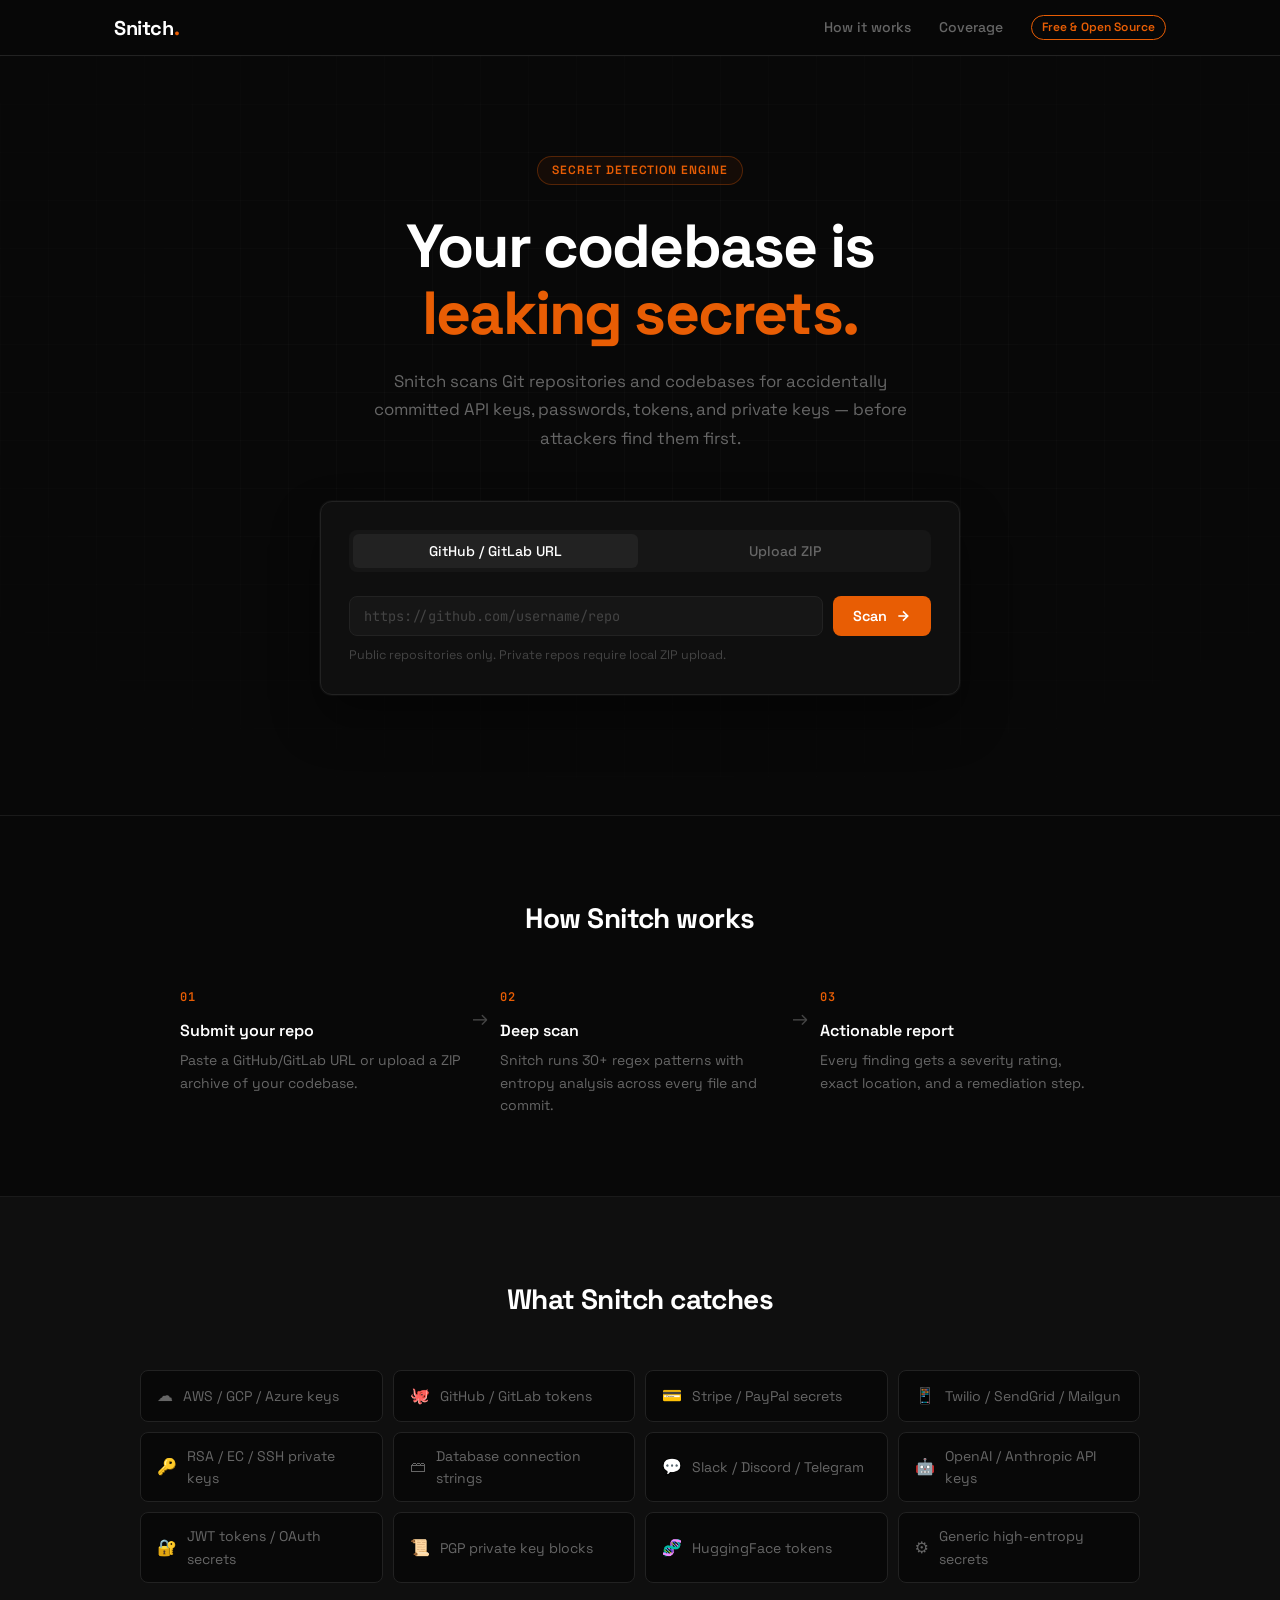
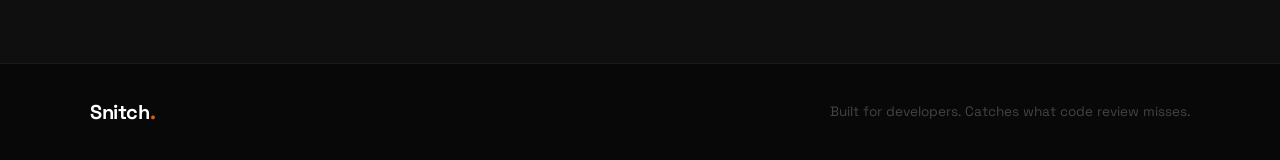
==== templates/index.html @ 0023f604 "initial commit" ====
<!DOCTYPE html>
<html lang="en">
<head>
  <meta charset="UTF-8" />
  <meta name="viewport" content="width=device-width, initial-scale=1.0" />
  <title>Snitch — Secret Leak Scanner</title>
  <link rel="icon" href="data:image/svg+xml,<svg xmlns='http://www.w3.org/2000/svg' viewBox='0 0 100 100'><text y='.9em' font-size='90'>🔍</text></svg>" />
  <link rel="preconnect" href="https://fonts.googleapis.com" />
  <link href="https://fonts.googleapis.com/css2?family=Space+Grotesk:wght@400;500;600;700&family=JetBrains+Mono:wght@400;500&display=swap" rel="stylesheet" />
  <link rel="stylesheet" href="/static/css/main.css" />
</head>
<body>

  <!-- NAV -->
  <nav class="nav">
    <div class="nav-inner">
      <span class="logo">Snitch<span class="logo-dot">.</span></span>
      <div class="nav-links">
        <a href="#how">How it works</a>
        <a href="#patterns">Coverage</a>
        <span class="nav-badge">Free & Open Source</span>
      </div>
    </div>
  </nav>

  <!-- HERO -->
  <section class="hero">
    <div class="hero-inner">
      <div class="hero-tag">Secret Detection Engine</div>
      <h1 class="hero-headline">
        Your codebase is<br />
        <span class="accent">leaking secrets.</span>
      </h1>
      <p class="hero-sub">
        Snitch scans Git repositories and codebases for accidentally committed
        API keys, passwords, tokens, and private keys — before attackers find them first.
      </p>

      <!-- SCAN FORM -->
      <div class="scan-card" id="scan-card">
        <div class="tab-row">
          <button class="tab active" id="tab-url" onclick="switchTab('url')">GitHub / GitLab URL</button>
          <button class="tab" id="tab-upload" onclick="switchTab('upload')">Upload ZIP</button>
        </div>

        <!-- URL input -->
        <div id="panel-url" class="panel active">
          <div class="input-row">
            <input
              type="text"
              id="repo-url"
              class="text-input"
              placeholder="https://github.com/username/repo"
              autocomplete="off"
              spellcheck="false"
            />
            <button class="btn-primary" onclick="startUrlScan()">
              Scan
              <svg width="16" height="16" viewBox="0 0 24 24" fill="none" stroke="currentColor" stroke-width="2.5">
                <path d="M5 12h14M12 5l7 7-7 7"/>
              </svg>
            </button>
          </div>
          <p class="input-hint">Public repositories only. Private repos require local ZIP upload.</p>
        </div>

        <!-- Upload input -->
        <div id="panel-upload" class="panel">
          <div class="drop-zone" id="drop-zone" onclick="document.getElementById('file-input').click()"
               ondragover="handleDragOver(event)" ondrop="handleDrop(event)" ondragleave="handleDragLeave(event)">
            <div class="drop-icon">
              <svg width="28" height="28" viewBox="0 0 24 24" fill="none" stroke="currentColor" stroke-width="1.5">
                <path d="M21 15v4a2 2 0 01-2 2H5a2 2 0 01-2-2v-4"/>
                <polyline points="17 8 12 3 7 8"/>
                <line x1="12" y1="3" x2="12" y2="15"/>
              </svg>
            </div>
            <p class="drop-text">Drop your <code>.zip</code> here or click to browse</p>
            <p class="drop-hint">Max 50MB</p>
          </div>
          <input type="file" id="file-input" accept=".zip" style="display:none" onchange="handleFileSelect(event)" />
          <div id="file-selected" class="file-selected hidden"></div>
          <button class="btn-primary btn-full" id="upload-btn" onclick="startUploadScan()" disabled>
            Scan Archive
            <svg width="16" height="16" viewBox="0 0 24 24" fill="none" stroke="currentColor" stroke-width="2.5">
              <path d="M5 12h14M12 5l7 7-7 7"/>
            </svg>
          </button>
        </div>

        <!-- Error -->
        <div id="scan-error" class="scan-error hidden"></div>
      </div>
    </div>

    <!-- BG grid decoration -->
    <div class="hero-grid" aria-hidden="true"></div>
  </section>

  <!-- HOW IT WORKS -->
  <section class="section" id="how">
    <div class="section-inner">
      <h2 class="section-title">How Snitch works</h2>
      <div class="steps">
        <div class="step">
          <div class="step-num">01</div>
          <h3>Submit your repo</h3>
          <p>Paste a GitHub/GitLab URL or upload a ZIP archive of your codebase.</p>
        </div>
        <div class="step-arrow">→</div>
        <div class="step">
          <div class="step-num">02</div>
          <h3>Deep scan</h3>
          <p>Snitch runs 30+ regex patterns with entropy analysis across every file and commit.</p>
        </div>
        <div class="step-arrow">→</div>
        <div class="step">
          <div class="step-num">03</div>
          <h3>Actionable report</h3>
          <p>Every finding gets a severity rating, exact location, and a remediation step.</p>
        </div>
      </div>
    </div>
  </section>

  <!-- COVERAGE -->
  <section class="section section-alt" id="patterns">
    <div class="section-inner">
      <h2 class="section-title">What Snitch catches</h2>
      <div class="coverage-grid">
        <div class="coverage-item"><span class="cov-icon">☁</span> AWS / GCP / Azure keys</div>
        <div class="coverage-item"><span class="cov-icon">🐙</span> GitHub / GitLab tokens</div>
        <div class="coverage-item"><span class="cov-icon">💳</span> Stripe / PayPal secrets</div>
        <div class="coverage-item"><span class="cov-icon">📱</span> Twilio / SendGrid / Mailgun</div>
        <div class="coverage-item"><span class="cov-icon">🔑</span> RSA / EC / SSH private keys</div>
        <div class="coverage-item"><span class="cov-icon">🗃</span> Database connection strings</div>
        <div class="coverage-item"><span class="cov-icon">💬</span> Slack / Discord / Telegram</div>
        <div class="coverage-item"><span class="cov-icon">🤖</span> OpenAI / Anthropic API keys</div>
        <div class="coverage-item"><span class="cov-icon">🔐</span> JWT tokens / OAuth secrets</div>
        <div class="coverage-item"><span class="cov-icon">📜</span> PGP private key blocks</div>
        <div class="coverage-item"><span class="cov-icon">🧬</span> HuggingFace tokens</div>
        <div class="coverage-item"><span class="cov-icon">⚙</span> Generic high-entropy secrets</div>
      </div>
    </div>
  </section>

  <!-- FOOTER -->
  <footer class="footer">
    <div class="footer-inner">
      <span class="logo">Snitch<span class="logo-dot">.</span></span>
      <p>Built for developers. Catches what code review misses.</p>
    </div>
  </footer>

  <!-- SCANNING OVERLAY -->
  <div id="scan-overlay" class="overlay hidden">
    <div class="overlay-card">
      <div class="overlay-logo">Snitch<span class="logo-dot">.</span></div>
      <div class="spinner"></div>
      <div class="overlay-stage" id="overlay-stage">Initialising...</div>
      <div class="progress-track">
        <div class="progress-fill" id="progress-fill" style="width:0%"></div>
      </div>
      <div class="overlay-pct" id="overlay-pct">0%</div>
    </div>
  </div>

  <script src="/static/js/main.js"></script>
</body>
</html>
---- static/css/main.css ----
/* ─── Snitch Design System ─────────────────────────────────────────────────── */

:root {
  --bg:          #080808;
  --surface:     #0f0f0f;
  --surface2:    #161616;
  --border:      #222222;
  --border-soft: #1a1a1a;
  --orange:      #E85D04;
  --orange-dim:  #b84a02;
  --orange-glow: rgba(232, 93, 4, 0.12);
  --white:       #ffffff;
  --text:        #e8e8e8;
  --text-muted:  #666666;
  --text-dim:    #444444;
  --green:       #22c55e;
  --red:         #ef4444;
  --yellow:      #eab308;

  --font-sans:  'Space Grotesk', system-ui, sans-serif;
  --font-mono:  'JetBrains Mono', 'Fira Code', monospace;

  --radius-sm:  4px;
  --radius-md:  8px;
  --radius-lg:  12px;

  --transition: 200ms cubic-bezier(0.4, 0, 0.2, 1);
}

*, *::before, *::after { box-sizing: border-box; margin: 0; padding: 0; }

html { scroll-behavior: smooth; }

body {
  background: var(--bg);
  color: var(--text);
  font-family: var(--font-sans);
  font-size: 15px;
  line-height: 1.6;
  -webkit-font-smoothing: antialiased;
  min-height: 100vh;
}

a { color: inherit; text-decoration: none; }
code { font-family: var(--font-mono); font-size: 0.875em; }

/* ─── Nav ───────────────────────────────────────────────────────────────────── */

.nav {
  position: sticky;
  top: 0;
  z-index: 100;
  background: rgba(8, 8, 8, 0.92);
  backdrop-filter: blur(12px);
  border-bottom: 1px solid var(--border);
  height: 56px;
}

.nav-inner {
  max-width: 1100px;
  margin: 0 auto;
  padding: 0 24px;
  height: 100%;
  display: flex;
  align-items: center;
  justify-content: space-between;
}

.logo {
  font-size: 1.25rem;
  font-weight: 700;
  letter-spacing: -0.02em;
  color: var(--white);
}

.logo-dot { color: var(--orange); }

.nav-links {
  display: flex;
  align-items: center;
  gap: 28px;
}

.nav-links a {
  color: var(--text-muted);
  font-size: 0.875rem;
  font-weight: 500;
  transition: color var(--transition);
}

.nav-links a:hover { color: var(--white); }

.nav-badge {
  font-size: 0.75rem;
  font-weight: 600;
  color: var(--orange);
  border: 1px solid var(--orange);
  border-radius: 20px;
  padding: 2px 10px;
  letter-spacing: 0.01em;
}

/* ─── Hero ──────────────────────────────────────────────────────────────────── */

.hero {
  position: relative;
  overflow: hidden;
  padding: 100px 24px 120px;
  text-align: center;
}

.hero-inner {
  position: relative;
  z-index: 2;
  max-width: 760px;
  margin: 0 auto;
}

.hero-tag {
  display: inline-block;
  font-size: 0.75rem;
  font-weight: 600;
  letter-spacing: 0.08em;
  text-transform: uppercase;
  color: var(--orange);
  border: 1px solid rgba(232, 93, 4, 0.3);
  background: rgba(232, 93, 4, 0.06);
  border-radius: 20px;
  padding: 4px 14px;
  margin-bottom: 28px;
}

.hero-headline {
  font-size: clamp(2.4rem, 6vw, 3.8rem);
  font-weight: 700;
  line-height: 1.1;
  letter-spacing: -0.03em;
  color: var(--white);
  margin-bottom: 20px;
}

.accent { color: var(--orange); }

.hero-sub {
  font-size: 1.05rem;
  color: var(--text-muted);
  max-width: 540px;
  margin: 0 auto 48px;
  line-height: 1.7;
}

/* Background grid */
.hero-grid {
  position: absolute;
  inset: 0;
  z-index: 1;
  background-image:
    linear-gradient(rgba(255,255,255,0.02) 1px, transparent 1px),
    linear-gradient(90deg, rgba(255,255,255,0.02) 1px, transparent 1px);
  background-size: 48px 48px;
  mask-image: radial-gradient(ellipse 80% 70% at 50% 40%, black 30%, transparent 100%);
}

/* ─── Scan Card ──────────────────────────────────────────────────────────────── */

.scan-card {
  background: var(--surface);
  border: 1px solid var(--border);
  border-radius: var(--radius-lg);
  padding: 28px;
  text-align: left;
  max-width: 640px;
  margin: 0 auto;
  box-shadow: 0 0 0 1px rgba(255,255,255,0.03), 0 24px 48px rgba(0,0,0,0.4);
}

.tab-row {
  display: flex;
  gap: 4px;
  margin-bottom: 24px;
  background: var(--surface2);
  border-radius: var(--radius-md);
  padding: 4px;
}

.tab {
  flex: 1;
  background: none;
  border: none;
  color: var(--text-muted);
  font-family: var(--font-sans);
  font-size: 0.875rem;
  font-weight: 500;
  padding: 8px 16px;
  border-radius: 6px;
  cursor: pointer;
  transition: all var(--transition);
}

.tab.active {
  background: var(--border);
  color: var(--white);
}

.tab:hover:not(.active) { color: var(--text); }

.panel { display: none; }
.panel.active { display: block; }

.input-row {
  display: flex;
  gap: 10px;
}

.text-input {
  flex: 1;
  background: var(--surface2);
  border: 1px solid var(--border);
  border-radius: var(--radius-md);
  color: var(--white);
  font-family: var(--font-mono);
  font-size: 0.85rem;
  padding: 10px 14px;
  outline: none;
  transition: border-color var(--transition);
}

.text-input::placeholder { color: var(--text-dim); }
.text-input:focus { border-color: var(--orange); }

.input-hint {
  font-size: 0.78rem;
  color: var(--text-dim);
  margin-top: 10px;
}

/* Drop zone */
.drop-zone {
  border: 1px dashed var(--border);
  border-radius: var(--radius-md);
  padding: 36px 24px;
  text-align: center;
  cursor: pointer;
  transition: all var(--transition);
  margin-bottom: 16px;
}

.drop-zone:hover,
.drop-zone.drag-over {
  border-color: var(--orange);
  background: var(--orange-glow);
}

.drop-icon {
  color: var(--text-muted);
  margin-bottom: 12px;
}

.drop-text {
  font-size: 0.9rem;
  color: var(--text-muted);
  margin-bottom: 4px;
}

.drop-hint { font-size: 0.78rem; color: var(--text-dim); }

.file-selected {
  background: var(--surface2);
  border: 1px solid var(--border);
  border-radius: var(--radius-md);
  padding: 10px 14px;
  font-size: 0.85rem;
  color: var(--green);
  font-family: var(--font-mono);
  margin-bottom: 16px;
}

/* Buttons */
.btn-primary {
  background: var(--orange);
  color: var(--white);
  border: none;
  border-radius: var(--radius-md);
  font-family: var(--font-sans);
  font-size: 0.9rem;
  font-weight: 600;
  padding: 10px 20px;
  cursor: pointer;
  display: inline-flex;
  align-items: center;
  gap: 8px;
  transition: background var(--transition), transform var(--transition);
  white-space: nowrap;
}

.btn-primary:hover { background: var(--orange-dim); }
.btn-primary:active { transform: scale(0.98); }
.btn-primary:disabled {
  background: var(--border);
  color: var(--text-dim);
  cursor: not-allowed;
}

.btn-full { width: 100%; justify-content: center; }

.btn-outline {
  background: none;
  border: 1px solid var(--border);
  color: var(--text);
  border-radius: var(--radius-md);
  font-family: var(--font-sans);
  font-size: 0.875rem;
  font-weight: 500;
  padding: 7px 16px;
  cursor: pointer;
  transition: border-color var(--transition), color var(--transition);
}

.btn-outline:hover {
  border-color: var(--orange);
  color: var(--orange);
}

.scan-error {
  margin-top: 14px;
  padding: 10px 14px;
  background: rgba(239, 68, 68, 0.1);
  border: 1px solid rgba(239, 68, 68, 0.3);
  border-radius: var(--radius-md);
  font-size: 0.85rem;
  color: #f87171;
}

/* ─── Sections ──────────────────────────────────────────────────────────────── */

.section {
  padding: 80px 24px;
  border-top: 1px solid var(--border-soft);
}

.section-alt { background: var(--surface); }

.section-inner {
  max-width: 1000px;
  margin: 0 auto;
}

.section-title {
  font-size: 1.75rem;
  font-weight: 700;
  letter-spacing: -0.02em;
  color: var(--white);
  margin-bottom: 48px;
  text-align: center;
}

/* Steps */
.steps {
  display: flex;
  align-items: flex-start;
  gap: 12px;
  flex-wrap: wrap;
  justify-content: center;
}

.step {
  flex: 1;
  min-width: 200px;
  max-width: 280px;
}

.step-num {
  font-family: var(--font-mono);
  font-size: 0.75rem;
  color: var(--orange);
  font-weight: 600;
  margin-bottom: 10px;
  letter-spacing: 0.05em;
}

.step h3 {
  font-size: 1rem;
  font-weight: 600;
  color: var(--white);
  margin-bottom: 6px;
}

.step p {
  font-size: 0.875rem;
  color: var(--text-muted);
  line-height: 1.6;
}

.step-arrow {
  font-size: 1.25rem;
  color: var(--text-dim);
  margin-top: 14px;
  flex-shrink: 0;
}

/* Coverage grid */
.coverage-grid {
  display: grid;
  grid-template-columns: repeat(auto-fill, minmax(220px, 1fr));
  gap: 10px;
}

.coverage-item {
  background: var(--bg);
  border: 1px solid var(--border);
  border-radius: var(--radius-md);
  padding: 12px 16px;
  font-size: 0.875rem;
  color: var(--text-muted);
  display: flex;
  align-items: center;
  gap: 10px;
  transition: border-color var(--transition);
}

.coverage-item:hover {
  border-color: var(--orange);
  color: var(--text);
}

.cov-icon { font-size: 1rem; flex-shrink: 0; }

/* ─── Footer ────────────────────────────────────────────────────────────────── */

.footer {
  border-top: 1px solid var(--border-soft);
  padding: 32px 24px;
}

.footer-inner {
  max-width: 1100px;
  margin: 0 auto;
  display: flex;
  align-items: center;
  justify-content: space-between;
  flex-wrap: wrap;
  gap: 12px;
}

.footer p {
  font-size: 0.85rem;
  color: var(--text-dim);
}

/* ─── Overlay (scanning) ─────────────────────────────────────────────────────── */

.overlay {
  position: fixed;
  inset: 0;
  z-index: 200;
  background: rgba(8, 8, 8, 0.95);
  display: flex;
  align-items: center;
  justify-content: center;
  backdrop-filter: blur(8px);
}

.overlay-card {
  background: var(--surface);
  border: 1px solid var(--border);
  border-radius: var(--radius-lg);
  padding: 48px;
  text-align: center;
  width: 380px;
  max-width: 90vw;
}

.overlay-logo {
  font-size: 1.5rem;
  font-weight: 700;
  color: var(--white);
  margin-bottom: 32px;
}

.spinner {
  width: 36px;
  height: 36px;
  border: 2.5px solid var(--border);
  border-top-color: var(--orange);
  border-radius: 50%;
  animation: spin 0.8s linear infinite;
  margin: 0 auto 24px;
}

@keyframes spin { to { transform: rotate(360deg); } }

.overlay-stage {
  font-size: 0.875rem;
  color: var(--text-muted);
  margin-bottom: 20px;
  min-height: 20px;
  font-family: var(--font-mono);
}

.progress-track {
  height: 3px;
  background: var(--border);
  border-radius: 2px;
  overflow: hidden;
  margin-bottom: 10px;
}

.progress-fill {
  height: 100%;
  background: var(--orange);
  border-radius: 2px;
  transition: width 0.4s ease;
}

.overlay-pct {
  font-family: var(--font-mono);
  font-size: 0.8rem;
  color: var(--text-dim);
}

/* ─── Utilities ─────────────────────────────────────────────────────────────── */

.hidden { display: none !important; }
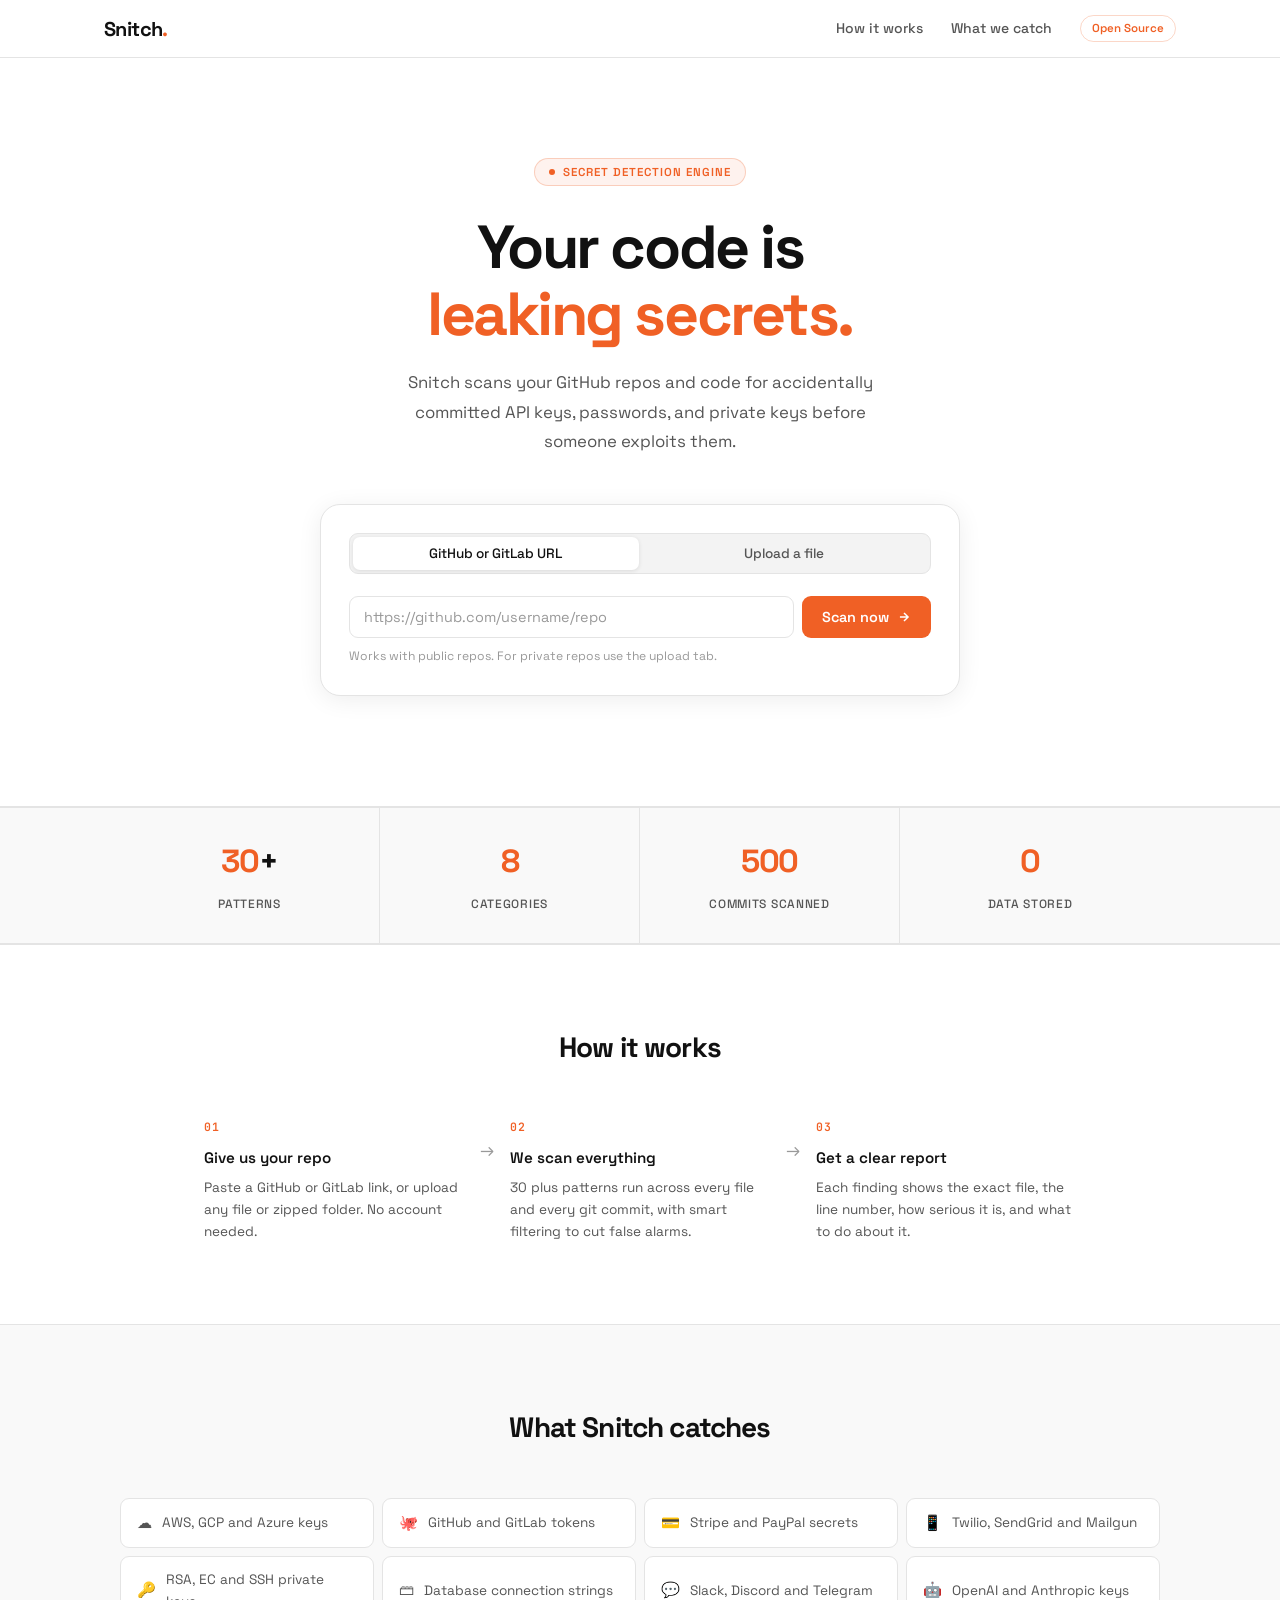
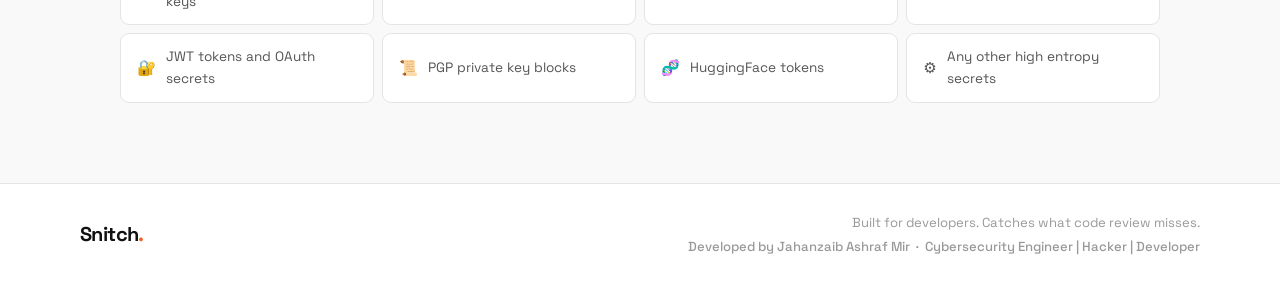
==== commit 825b5d60: "fix: url input visibility, any file upload, remove hyphens, add author credit" ====
--- a/templates/index.html
+++ b/templates/index.html
@@ -1,170 +1,149 @@
 <!DOCTYPE html>
 <html lang="en">
 <head>
-  <meta charset="UTF-8" />
-  <meta name="viewport" content="width=device-width, initial-scale=1.0" />
-  <title>Snitch — Secret Leak Scanner</title>
-  <link rel="icon" href="data:image/svg+xml,<svg xmlns='http://www.w3.org/2000/svg' viewBox='0 0 100 100'><text y='.9em' font-size='90'>🔍</text></svg>" />
-  <link rel="preconnect" href="https://fonts.googleapis.com" />
-  <link href="https://fonts.googleapis.com/css2?family=Space+Grotesk:wght@400;500;600;700&family=JetBrains+Mono:wght@400;500&display=swap" rel="stylesheet" />
-  <link rel="stylesheet" href="/static/css/main.css" />
+  <meta charset="UTF-8"/>
+  <meta name="viewport" content="width=device-width,initial-scale=1.0"/>
+  <title>Snitch | Secret Leak Scanner</title>
+  <link rel="icon" href="data:image/svg+xml,<svg xmlns='http://www.w3.org/2000/svg' viewBox='0 0 100 100'><text y='.9em' font-size='90'>🔍</text></svg>"/>
+  <link rel="preconnect" href="https://fonts.googleapis.com"/>
+  <link href="https://fonts.googleapis.com/css2?family=Space+Grotesk:wght@400;500;600;700&family=JetBrains+Mono:wght@400;500&display=swap" rel="stylesheet"/>
+  <link rel="stylesheet" href="/static/css/main.css"/>
 </head>
 <body>
 
-  <!-- NAV -->
-  <nav class="nav">
-    <div class="nav-inner">
-      <span class="logo">Snitch<span class="logo-dot">.</span></span>
-      <div class="nav-links">
-        <a href="#how">How it works</a>
-        <a href="#patterns">Coverage</a>
-        <span class="nav-badge">Free & Open Source</span>
+<nav class="nav">
+  <div class="nav-inner">
+    <span class="logo">Snitch<span class="logo-dot">.</span></span>
+    <div class="nav-links">
+      <a href="#how">How it works</a>
+      <a href="#coverage">What we catch</a>
+      <span class="nav-badge">Open Source</span>
+    </div>
+  </div>
+</nav>
+
+<section class="hero">
+  <div class="hero-inner">
+    <div class="hero-eyebrow"><span class="eyebrow-dot"></span>Secret Detection Engine</div>
+    <h1 class="hero-headline">Your code is<br/><span class="accent">leaking secrets.</span></h1>
+    <p class="hero-sub">Snitch scans your GitHub repos and code for accidentally committed API keys, passwords, and private keys before someone exploits them.</p>
+
+    <div class="scan-card">
+      <div class="tab-row">
+        <button class="tab active" id="tab-url" onclick="switchTab('url')">GitHub or GitLab URL</button>
+        <button class="tab" id="tab-upload" onclick="switchTab('upload')">Upload a file</button>
+      </div>
+
+      <div id="panel-url" class="panel active">
+        <div class="input-row">
+          <input type="text" id="repo-url" class="text-input" placeholder="https://github.com/username/repo" autocomplete="off" spellcheck="false"/>
+          <button class="btn-primary" onclick="startUrlScan()">
+            Scan now
+            <svg width="14" height="14" viewBox="0 0 24 24" fill="none" stroke="currentColor" stroke-width="2.5"><path d="M5 12h14M12 5l7 7-7 7"/></svg>
+          </button>
+        </div>
+        <p class="input-hint">Works with public repos. For private repos use the upload tab.</p>
+      </div>
+
+      <div id="panel-upload" class="panel">
+        <div class="drop-zone" id="drop-zone"
+             onclick="document.getElementById('file-input').click()"
+             ondragover="handleDragOver(event)" ondrop="handleDrop(event)" ondragleave="handleDragLeave(event)">
+          <div class="drop-icon">
+            <svg width="26" height="26" viewBox="0 0 24 24" fill="none" stroke="currentColor" stroke-width="1.5">
+              <path d="M21 15v4a2 2 0 01-2 2H5a2 2 0 01-2-2v-4"/><polyline points="17 8 12 3 7 8"/><line x1="12" y1="3" x2="12" y2="15"/>
+            </svg>
+          </div>
+          <p class="drop-text">Drop any file here or click to browse</p>
+          <p class="drop-hint">ZIP, folders zipped, .py .js .c .txt .env and more. Max 50 MB.</p>
+        </div>
+        <input type="file" id="file-input" style="display:none" onchange="handleFileSelect(event)"/>
+        <div id="file-selected" class="file-selected hidden"></div>
+        <button class="btn-primary btn-full" id="upload-btn" onclick="startUploadScan()" disabled>
+          Scan this file
+          <svg width="14" height="14" viewBox="0 0 24 24" fill="none" stroke="currentColor" stroke-width="2.5"><path d="M5 12h14M12 5l7 7-7 7"/></svg>
+        </button>
+      </div>
+
+      <div id="scan-error" class="scan-error hidden"></div>
+    </div>
+  </div>
+</section>
+
+<div class="stats-band">
+  <div class="stats-band-inner">
+    <div class="band-stat"><span class="band-num"><span>30</span>+</span><span class="band-label">Patterns</span></div>
+    <div class="band-stat"><span class="band-num"><span>8</span></span><span class="band-label">Categories</span></div>
+    <div class="band-stat"><span class="band-num"><span>500</span></span><span class="band-label">Commits scanned</span></div>
+    <div class="band-stat"><span class="band-num"><span>0</span></span><span class="band-label">Data stored</span></div>
+  </div>
+</div>
+
+<section class="section" id="how">
+  <div class="section-inner">
+    <h2 class="section-title">How it works</h2>
+    <div class="steps">
+      <div class="step">
+        <div class="step-num">01</div>
+        <h3>Give us your repo</h3>
+        <p>Paste a GitHub or GitLab link, or upload any file or zipped folder. No account needed.</p>
+      </div>
+      <div class="step-arrow">→</div>
+      <div class="step">
+        <div class="step-num">02</div>
+        <h3>We scan everything</h3>
+        <p>30 plus patterns run across every file and every git commit, with smart filtering to cut false alarms.</p>
+      </div>
+      <div class="step-arrow">→</div>
+      <div class="step">
+        <div class="step-num">03</div>
+        <h3>Get a clear report</h3>
+        <p>Each finding shows the exact file, the line number, how serious it is, and what to do about it.</p>
       </div>
     </div>
-  </nav>
+  </div>
+</section>
 
-  <!-- HERO -->
-  <section class="hero">
-    <div class="hero-inner">
-      <div class="hero-tag">Secret Detection Engine</div>
-      <h1 class="hero-headline">
-        Your codebase is<br />
-        <span class="accent">leaking secrets.</span>
-      </h1>
-      <p class="hero-sub">
-        Snitch scans Git repositories and codebases for accidentally committed
-        API keys, passwords, tokens, and private keys — before attackers find them first.
-      </p>
-
-      <!-- SCAN FORM -->
-      <div class="scan-card" id="scan-card">
-        <div class="tab-row">
-          <button class="tab active" id="tab-url" onclick="switchTab('url')">GitHub / GitLab URL</button>
-          <button class="tab" id="tab-upload" onclick="switchTab('upload')">Upload ZIP</button>
-        </div>
-
-        <!-- URL input -->
-        <div id="panel-url" class="panel active">
-          <div class="input-row">
-            <input
-              type="text"
-              id="repo-url"
-              class="text-input"
-              placeholder="https://github.com/username/repo"
-              autocomplete="off"
-              spellcheck="false"
-            />
-            <button class="btn-primary" onclick="startUrlScan()">
-              Scan
-              <svg width="16" height="16" viewBox="0 0 24 24" fill="none" stroke="currentColor" stroke-width="2.5">
-                <path d="M5 12h14M12 5l7 7-7 7"/>
-              </svg>
-            </button>
-          </div>
-          <p class="input-hint">Public repositories only. Private repos require local ZIP upload.</p>
-        </div>
-
-        <!-- Upload input -->
-        <div id="panel-upload" class="panel">
-          <div class="drop-zone" id="drop-zone" onclick="document.getElementById('file-input').click()"
-               ondragover="handleDragOver(event)" ondrop="handleDrop(event)" ondragleave="handleDragLeave(event)">
-            <div class="drop-icon">
-              <svg width="28" height="28" viewBox="0 0 24 24" fill="none" stroke="currentColor" stroke-width="1.5">
-                <path d="M21 15v4a2 2 0 01-2 2H5a2 2 0 01-2-2v-4"/>
-                <polyline points="17 8 12 3 7 8"/>
-                <line x1="12" y1="3" x2="12" y2="15"/>
-              </svg>
-            </div>
-            <p class="drop-text">Drop your <code>.zip</code> here or click to browse</p>
-            <p class="drop-hint">Max 50MB</p>
-          </div>
-          <input type="file" id="file-input" accept=".zip" style="display:none" onchange="handleFileSelect(event)" />
-          <div id="file-selected" class="file-selected hidden"></div>
-          <button class="btn-primary btn-full" id="upload-btn" onclick="startUploadScan()" disabled>
-            Scan Archive
-            <svg width="16" height="16" viewBox="0 0 24 24" fill="none" stroke="currentColor" stroke-width="2.5">
-              <path d="M5 12h14M12 5l7 7-7 7"/>
-            </svg>
-          </button>
-        </div>
-
-        <!-- Error -->
-        <div id="scan-error" class="scan-error hidden"></div>
-      </div>
-    </div>
-
-    <!-- BG grid decoration -->
-    <div class="hero-grid" aria-hidden="true"></div>
-  </section>
-
-  <!-- HOW IT WORKS -->
-  <section class="section" id="how">
-    <div class="section-inner">
-      <h2 class="section-title">How Snitch works</h2>
-      <div class="steps">
-        <div class="step">
-          <div class="step-num">01</div>
-          <h3>Submit your repo</h3>
-          <p>Paste a GitHub/GitLab URL or upload a ZIP archive of your codebase.</p>
-        </div>
-        <div class="step-arrow">→</div>
-        <div class="step">
-          <div class="step-num">02</div>
-          <h3>Deep scan</h3>
-          <p>Snitch runs 30+ regex patterns with entropy analysis across every file and commit.</p>
-        </div>
-        <div class="step-arrow">→</div>
-        <div class="step">
-          <div class="step-num">03</div>
-          <h3>Actionable report</h3>
-          <p>Every finding gets a severity rating, exact location, and a remediation step.</p>
-        </div>
-      </div>
-    </div>
-  </section>
-
-  <!-- COVERAGE -->
-  <section class="section section-alt" id="patterns">
-    <div class="section-inner">
-      <h2 class="section-title">What Snitch catches</h2>
-      <div class="coverage-grid">
-        <div class="coverage-item"><span class="cov-icon">☁</span> AWS / GCP / Azure keys</div>
-        <div class="coverage-item"><span class="cov-icon">🐙</span> GitHub / GitLab tokens</div>
-        <div class="coverage-item"><span class="cov-icon">💳</span> Stripe / PayPal secrets</div>
-        <div class="coverage-item"><span class="cov-icon">📱</span> Twilio / SendGrid / Mailgun</div>
-        <div class="coverage-item"><span class="cov-icon">🔑</span> RSA / EC / SSH private keys</div>
-        <div class="coverage-item"><span class="cov-icon">🗃</span> Database connection strings</div>
-        <div class="coverage-item"><span class="cov-icon">💬</span> Slack / Discord / Telegram</div>
-        <div class="coverage-item"><span class="cov-icon">🤖</span> OpenAI / Anthropic API keys</div>
-        <div class="coverage-item"><span class="cov-icon">🔐</span> JWT tokens / OAuth secrets</div>
-        <div class="coverage-item"><span class="cov-icon">📜</span> PGP private key blocks</div>
-        <div class="coverage-item"><span class="cov-icon">🧬</span> HuggingFace tokens</div>
-        <div class="coverage-item"><span class="cov-icon">⚙</span> Generic high-entropy secrets</div>
-      </div>
-    </div>
-  </section>
-
-  <!-- FOOTER -->
-  <footer class="footer">
-    <div class="footer-inner">
-      <span class="logo">Snitch<span class="logo-dot">.</span></span>
-      <p>Built for developers. Catches what code review misses.</p>
-    </div>
-  </footer>
-
-  <!-- SCANNING OVERLAY -->
-  <div id="scan-overlay" class="overlay hidden">
-    <div class="overlay-card">
-      <div class="overlay-logo">Snitch<span class="logo-dot">.</span></div>
-      <div class="spinner"></div>
-      <div class="overlay-stage" id="overlay-stage">Initialising...</div>
-      <div class="progress-track">
-        <div class="progress-fill" id="progress-fill" style="width:0%"></div>
-      </div>
-      <div class="overlay-pct" id="overlay-pct">0%</div>
+<section class="section section-alt" id="coverage">
+  <div class="section-inner">
+    <h2 class="section-title">What Snitch catches</h2>
+    <div class="coverage-grid">
+      <div class="coverage-item"><span class="cov-icon">☁</span>AWS, GCP and Azure keys</div>
+      <div class="coverage-item"><span class="cov-icon">🐙</span>GitHub and GitLab tokens</div>
+      <div class="coverage-item"><span class="cov-icon">💳</span>Stripe and PayPal secrets</div>
+      <div class="coverage-item"><span class="cov-icon">📱</span>Twilio, SendGrid and Mailgun</div>
+      <div class="coverage-item"><span class="cov-icon">🔑</span>RSA, EC and SSH private keys</div>
+      <div class="coverage-item"><span class="cov-icon">🗃</span>Database connection strings</div>
+      <div class="coverage-item"><span class="cov-icon">💬</span>Slack, Discord and Telegram</div>
+      <div class="coverage-item"><span class="cov-icon">🤖</span>OpenAI and Anthropic keys</div>
+      <div class="coverage-item"><span class="cov-icon">🔐</span>JWT tokens and OAuth secrets</div>
+      <div class="coverage-item"><span class="cov-icon">📜</span>PGP private key blocks</div>
+      <div class="coverage-item"><span class="cov-icon">🧬</span>HuggingFace tokens</div>
+      <div class="coverage-item"><span class="cov-icon">⚙</span>Any other high entropy secrets</div>
     </div>
   </div>
+</section>
 
-  <script src="/static/js/main.js"></script>
+<footer class="footer">
+  <div class="footer-inner">
+    <span class="logo">Snitch<span class="logo-dot">.</span></span>
+    <div class="footer-credit">
+      <p>Built for developers. Catches what code review misses.</p>
+      <p class="footer-author">Developed by Jahanzaib Ashraf Mir &nbsp;·&nbsp; Cybersecurity Engineer | Hacker | Developer</p>
+    </div>
+  </div>
+</footer>
+
+<div id="scan-overlay" class="overlay hidden">
+  <div class="overlay-card">
+    <div class="overlay-logo">Snitch<span class="logo-dot">.</span></div>
+    <div class="spinner"></div>
+    <div class="overlay-stage" id="overlay-stage">Starting scan...</div>
+    <div class="progress-track"><div class="progress-fill" id="progress-fill" style="width:0%"></div></div>
+    <div class="overlay-pct" id="overlay-pct">0%</div>
+  </div>
+</div>
+
+<script src="/static/js/main.js"></script>
 </body>
 </html>
--- a/static/css/main.css
+++ b/static/css/main.css
@@ -1,523 +1,133 @@
-/* ─── Snitch Design System ─────────────────────────────────────────────────── */
+/* Snitch Design System — Light Theme */
+:root {
+  --bg:           #ffffff;
+  --surface:      #f9f9f9;
+  --surface2:     #f3f3f3;
+  --surface3:     #eeeeee;
+  --border:       #e4e4e4;
+  --border-soft:  #efefef;
+  --orange:       #f06025;
+  --orange-dim:   #c44d1a;
+  --orange-glow:  rgba(240,96,37,0.08);
+  --orange-border:rgba(240,96,37,0.25);
+  --text:         #111111;
+  --text-muted:   #555555;
+  --text-dim:     #999999;
+  --green:        #16a34a;
+  --red:          #dc2626;
+  --yellow:       #d97706;
+  --blue:         #2563eb;
+  --font:         'Space Grotesk', system-ui, sans-serif;
+  --mono:         'JetBrains Mono', 'Fira Code', monospace;
+  --r-sm: 5px; --r-md: 9px; --r-lg: 14px; --r-xl: 20px;
+  --ease: cubic-bezier(0.4,0,0.2,1);
+}
+*,*::before,*::after{box-sizing:border-box;margin:0;padding:0}
+html{scroll-behavior:smooth}
+body{background:var(--bg);color:var(--text);font-family:var(--font);font-size:15px;line-height:1.6;-webkit-font-smoothing:antialiased}
+a{color:inherit;text-decoration:none}
+code{font-family:var(--mono);font-size:.875em}
+button{cursor:pointer;font-family:var(--font)}
 
-:root {
-  --bg:          #080808;
-  --surface:     #0f0f0f;
-  --surface2:    #161616;
-  --border:      #222222;
-  --border-soft: #1a1a1a;
-  --orange:      #E85D04;
-  --orange-dim:  #b84a02;
-  --orange-glow: rgba(232, 93, 4, 0.12);
-  --white:       #ffffff;
-  --text:        #e8e8e8;
-  --text-muted:  #666666;
-  --text-dim:    #444444;
-  --green:       #22c55e;
-  --red:         #ef4444;
-  --yellow:      #eab308;
+/* Nav */
+.nav{position:sticky;top:0;z-index:100;background:rgba(255,255,255,0.95);backdrop-filter:blur(12px);border-bottom:1px solid var(--border);height:58px}
+.nav-inner{max-width:1120px;margin:0 auto;padding:0 24px;height:100%;display:flex;align-items:center;justify-content:space-between}
+.logo{font-size:1.25rem;font-weight:700;letter-spacing:-.03em;color:var(--text)}
+.logo-dot{color:var(--orange)}
+.nav-links{display:flex;align-items:center;gap:28px}
+.nav-links a{color:var(--text-muted);font-size:.875rem;font-weight:500;transition:color .15s}
+.nav-links a:hover{color:var(--text)}
+.nav-badge{font-size:.72rem;font-weight:600;color:var(--orange);border:1px solid var(--orange-border);border-radius:20px;padding:3px 11px}
 
-  --font-sans:  'Space Grotesk', system-ui, sans-serif;
-  --font-mono:  'JetBrains Mono', 'Fira Code', monospace;
+/* Hero */
+.hero{padding:100px 24px 110px;text-align:center;background:var(--bg);border-bottom:1px solid var(--border)}
+.hero-inner{max-width:740px;margin:0 auto}
+.hero-eyebrow{display:inline-flex;align-items:center;gap:8px;font-size:.72rem;font-weight:600;letter-spacing:.09em;text-transform:uppercase;color:var(--orange);border:1px solid var(--orange-border);background:var(--orange-glow);border-radius:20px;padding:4px 14px;margin-bottom:28px}
+.eyebrow-dot{width:6px;height:6px;border-radius:50%;background:var(--orange);animation:pulse 2s ease-in-out infinite}
+@keyframes pulse{0%,100%{opacity:1;transform:scale(1)}50%{opacity:.45;transform:scale(.8)}}
+.hero-headline{font-size:clamp(2.4rem,6vw,3.8rem);font-weight:700;line-height:1.1;letter-spacing:-.04em;color:var(--text);margin-bottom:20px}
+.accent{color:var(--orange)}
+.hero-sub{font-size:1.05rem;color:var(--text-muted);max-width:500px;margin:0 auto 48px;line-height:1.75}
+.hero-grid{display:none}
 
-  --radius-sm:  4px;
-  --radius-md:  8px;
-  --radius-lg:  12px;
-
-  --transition: 200ms cubic-bezier(0.4, 0, 0.2, 1);
-}
-
-*, *::before, *::after { box-sizing: border-box; margin: 0; padding: 0; }
-
-html { scroll-behavior: smooth; }
-
-body {
-  background: var(--bg);
-  color: var(--text);
-  font-family: var(--font-sans);
-  font-size: 15px;
-  line-height: 1.6;
-  -webkit-font-smoothing: antialiased;
-  min-height: 100vh;
-}
-
-a { color: inherit; text-decoration: none; }
-code { font-family: var(--font-mono); font-size: 0.875em; }
-
-/* ─── Nav ───────────────────────────────────────────────────────────────────── */
-
-.nav {
-  position: sticky;
-  top: 0;
-  z-index: 100;
-  background: rgba(8, 8, 8, 0.92);
-  backdrop-filter: blur(12px);
-  border-bottom: 1px solid var(--border);
-  height: 56px;
-}
-
-.nav-inner {
-  max-width: 1100px;
-  margin: 0 auto;
-  padding: 0 24px;
-  height: 100%;
-  display: flex;
-  align-items: center;
-  justify-content: space-between;
-}
-
-.logo {
-  font-size: 1.25rem;
-  font-weight: 700;
-  letter-spacing: -0.02em;
-  color: var(--white);
-}
-
-.logo-dot { color: var(--orange); }
-
-.nav-links {
-  display: flex;
-  align-items: center;
-  gap: 28px;
-}
-
-.nav-links a {
-  color: var(--text-muted);
-  font-size: 0.875rem;
-  font-weight: 500;
-  transition: color var(--transition);
-}
-
-.nav-links a:hover { color: var(--white); }
-
-.nav-badge {
-  font-size: 0.75rem;
-  font-weight: 600;
-  color: var(--orange);
-  border: 1px solid var(--orange);
-  border-radius: 20px;
-  padding: 2px 10px;
-  letter-spacing: 0.01em;
-}
-
-/* ─── Hero ──────────────────────────────────────────────────────────────────── */
-
-.hero {
-  position: relative;
-  overflow: hidden;
-  padding: 100px 24px 120px;
-  text-align: center;
-}
-
-.hero-inner {
-  position: relative;
-  z-index: 2;
-  max-width: 760px;
-  margin: 0 auto;
-}
-
-.hero-tag {
-  display: inline-block;
-  font-size: 0.75rem;
-  font-weight: 600;
-  letter-spacing: 0.08em;
-  text-transform: uppercase;
-  color: var(--orange);
-  border: 1px solid rgba(232, 93, 4, 0.3);
-  background: rgba(232, 93, 4, 0.06);
-  border-radius: 20px;
-  padding: 4px 14px;
-  margin-bottom: 28px;
-}
-
-.hero-headline {
-  font-size: clamp(2.4rem, 6vw, 3.8rem);
-  font-weight: 700;
-  line-height: 1.1;
-  letter-spacing: -0.03em;
-  color: var(--white);
-  margin-bottom: 20px;
-}
-
-.accent { color: var(--orange); }
-
-.hero-sub {
-  font-size: 1.05rem;
-  color: var(--text-muted);
-  max-width: 540px;
-  margin: 0 auto 48px;
-  line-height: 1.7;
-}
-
-/* Background grid */
-.hero-grid {
-  position: absolute;
-  inset: 0;
-  z-index: 1;
-  background-image:
-    linear-gradient(rgba(255,255,255,0.02) 1px, transparent 1px),
-    linear-gradient(90deg, rgba(255,255,255,0.02) 1px, transparent 1px);
-  background-size: 48px 48px;
-  mask-image: radial-gradient(ellipse 80% 70% at 50% 40%, black 30%, transparent 100%);
-}
-
-/* ─── Scan Card ──────────────────────────────────────────────────────────────── */
-
-.scan-card {
-  background: var(--surface);
-  border: 1px solid var(--border);
-  border-radius: var(--radius-lg);
-  padding: 28px;
-  text-align: left;
-  max-width: 640px;
-  margin: 0 auto;
-  box-shadow: 0 0 0 1px rgba(255,255,255,0.03), 0 24px 48px rgba(0,0,0,0.4);
-}
-
-.tab-row {
-  display: flex;
-  gap: 4px;
-  margin-bottom: 24px;
-  background: var(--surface2);
-  border-radius: var(--radius-md);
-  padding: 4px;
-}
-
-.tab {
-  flex: 1;
-  background: none;
-  border: none;
-  color: var(--text-muted);
-  font-family: var(--font-sans);
-  font-size: 0.875rem;
-  font-weight: 500;
-  padding: 8px 16px;
-  border-radius: 6px;
-  cursor: pointer;
-  transition: all var(--transition);
-}
-
-.tab.active {
-  background: var(--border);
-  color: var(--white);
-}
-
-.tab:hover:not(.active) { color: var(--text); }
-
-.panel { display: none; }
-.panel.active { display: block; }
-
-.input-row {
-  display: flex;
-  gap: 10px;
-}
-
-.text-input {
-  flex: 1;
-  background: var(--surface2);
-  border: 1px solid var(--border);
-  border-radius: var(--radius-md);
-  color: var(--white);
-  font-family: var(--font-mono);
-  font-size: 0.85rem;
-  padding: 10px 14px;
-  outline: none;
-  transition: border-color var(--transition);
-}
-
-.text-input::placeholder { color: var(--text-dim); }
-.text-input:focus { border-color: var(--orange); }
-
-.input-hint {
-  font-size: 0.78rem;
-  color: var(--text-dim);
-  margin-top: 10px;
-}
+/* Scan card */
+.scan-card{background:var(--bg);border:1px solid var(--border);border-radius:var(--r-xl);padding:28px;text-align:left;max-width:640px;margin:0 auto;box-shadow:0 4px 24px rgba(0,0,0,0.07)}
+.tab-row{display:flex;gap:3px;margin-bottom:22px;background:var(--surface2);border-radius:var(--r-md);padding:3px;border:1px solid var(--border)}
+.tab{flex:1;background:none;border:none;color:var(--text-muted);font-size:.85rem;font-weight:500;padding:8px 14px;border-radius:7px;transition:all .14s var(--ease)}
+.tab.active{background:var(--bg);color:var(--text);box-shadow:0 1px 4px rgba(0,0,0,.1)}
+.tab:hover:not(.active){color:var(--text)}
+.panel{display:none}.panel.active{display:block}
+.input-row{display:flex;gap:8px}
+.text-input{flex:1;background:#fff;border:1.5px solid var(--border);border-radius:var(--r-md);color:#111111;font-family:var(--font);font-size:.9rem;padding:11px 14px;outline:none;transition:border-color .15s}
+.text-input::placeholder{color:var(--text-dim)}
+.text-input:focus{border-color:var(--orange)}
+.input-hint{font-size:.76rem;color:var(--text-dim);margin-top:9px}
 
 /* Drop zone */
-.drop-zone {
-  border: 1px dashed var(--border);
-  border-radius: var(--radius-md);
-  padding: 36px 24px;
-  text-align: center;
-  cursor: pointer;
-  transition: all var(--transition);
-  margin-bottom: 16px;
-}
-
-.drop-zone:hover,
-.drop-zone.drag-over {
-  border-color: var(--orange);
-  background: var(--orange-glow);
-}
-
-.drop-icon {
-  color: var(--text-muted);
-  margin-bottom: 12px;
-}
-
-.drop-text {
-  font-size: 0.9rem;
-  color: var(--text-muted);
-  margin-bottom: 4px;
-}
-
-.drop-hint { font-size: 0.78rem; color: var(--text-dim); }
-
-.file-selected {
-  background: var(--surface2);
-  border: 1px solid var(--border);
-  border-radius: var(--radius-md);
-  padding: 10px 14px;
-  font-size: 0.85rem;
-  color: var(--green);
-  font-family: var(--font-mono);
-  margin-bottom: 16px;
-}
+.drop-zone{border:1.5px dashed var(--border);border-radius:var(--r-md);padding:36px 24px;text-align:center;transition:all .16s var(--ease);margin-bottom:14px;background:var(--surface)}
+.drop-zone:hover,.drop-zone.drag-over{border-color:var(--orange);background:var(--orange-glow);cursor:pointer}
+.drop-icon{color:var(--text-dim);margin-bottom:12px}
+.drop-text{font-size:.9rem;color:var(--text-muted);margin-bottom:4px}
+.drop-hint{font-size:.76rem;color:var(--text-dim)}
+.file-selected{background:var(--surface);border:1px solid rgba(22,163,74,.3);border-radius:var(--r-md);padding:9px 14px;font-size:.82rem;color:var(--green);font-family:var(--mono);margin-bottom:12px}
 
 /* Buttons */
-.btn-primary {
-  background: var(--orange);
-  color: var(--white);
-  border: none;
-  border-radius: var(--radius-md);
-  font-family: var(--font-sans);
-  font-size: 0.9rem;
-  font-weight: 600;
-  padding: 10px 20px;
-  cursor: pointer;
-  display: inline-flex;
-  align-items: center;
-  gap: 8px;
-  transition: background var(--transition), transform var(--transition);
-  white-space: nowrap;
-}
+.btn-primary{background:var(--orange);color:#fff;border:none;border-radius:var(--r-md);font-size:.9rem;font-weight:600;padding:11px 20px;display:inline-flex;align-items:center;gap:8px;transition:background .14s,transform .1s;white-space:nowrap}
+.btn-primary:hover{background:var(--orange-dim)}
+.btn-primary:active{transform:scale(.98)}
+.btn-primary:disabled{background:var(--surface3);color:var(--text-dim);cursor:not-allowed}
+.btn-full{width:100%;justify-content:center}
+.btn-outline{background:none;border:1px solid var(--border);color:var(--text);border-radius:var(--r-md);font-size:.85rem;font-weight:500;padding:8px 16px;transition:border-color .14s,color .14s}
+.btn-outline:hover{border-color:var(--orange);color:var(--orange)}
+.scan-error{margin-top:12px;padding:10px 14px;background:rgba(220,38,38,.06);border:1px solid rgba(220,38,38,.2);border-radius:var(--r-md);font-size:.84rem;color:var(--red)}
 
-.btn-primary:hover { background: var(--orange-dim); }
-.btn-primary:active { transform: scale(0.98); }
-.btn-primary:disabled {
-  background: var(--border);
-  color: var(--text-dim);
-  cursor: not-allowed;
-}
+/* Stats band */
+.stats-band{background:var(--surface);border-top:1px solid var(--border);border-bottom:1px solid var(--border);padding:0}
+.stats-band-inner{max-width:1040px;margin:0 auto;display:grid;grid-template-columns:repeat(4,1fr)}
+.band-stat{padding:28px 24px;text-align:center;border-right:1px solid var(--border)}
+.band-stat:last-child{border-right:none}
+.band-num{font-size:2rem;font-weight:700;letter-spacing:-.04em;color:var(--text);display:block;margin-bottom:4px}
+.band-num span{color:var(--orange)}
+.band-label{font-size:.75rem;color:var(--text-muted);text-transform:uppercase;letter-spacing:.06em;font-weight:500}
 
-.btn-full { width: 100%; justify-content: center; }
-
-.btn-outline {
-  background: none;
-  border: 1px solid var(--border);
-  color: var(--text);
-  border-radius: var(--radius-md);
-  font-family: var(--font-sans);
-  font-size: 0.875rem;
-  font-weight: 500;
-  padding: 7px 16px;
-  cursor: pointer;
-  transition: border-color var(--transition), color var(--transition);
-}
-
-.btn-outline:hover {
-  border-color: var(--orange);
-  color: var(--orange);
-}
-
-.scan-error {
-  margin-top: 14px;
-  padding: 10px 14px;
-  background: rgba(239, 68, 68, 0.1);
-  border: 1px solid rgba(239, 68, 68, 0.3);
-  border-radius: var(--radius-md);
-  font-size: 0.85rem;
-  color: #f87171;
-}
-
-/* ─── Sections ──────────────────────────────────────────────────────────────── */
-
-.section {
-  padding: 80px 24px;
-  border-top: 1px solid var(--border-soft);
-}
-
-.section-alt { background: var(--surface); }
-
-.section-inner {
-  max-width: 1000px;
-  margin: 0 auto;
-}
-
-.section-title {
-  font-size: 1.75rem;
-  font-weight: 700;
-  letter-spacing: -0.02em;
-  color: var(--white);
-  margin-bottom: 48px;
-  text-align: center;
-}
+/* Sections */
+.section{padding:80px 24px;border-top:1px solid var(--border)}
+.section-alt{background:var(--surface)}
+.section-inner{max-width:1040px;margin:0 auto}
+.section-title{font-size:1.75rem;font-weight:700;letter-spacing:-.03em;color:var(--text);margin-bottom:48px;text-align:center}
 
 /* Steps */
-.steps {
-  display: flex;
-  align-items: flex-start;
-  gap: 12px;
-  flex-wrap: wrap;
-  justify-content: center;
-}
-
-.step {
-  flex: 1;
-  min-width: 200px;
-  max-width: 280px;
-}
-
-.step-num {
-  font-family: var(--font-mono);
-  font-size: 0.75rem;
-  color: var(--orange);
-  font-weight: 600;
-  margin-bottom: 10px;
-  letter-spacing: 0.05em;
-}
-
-.step h3 {
-  font-size: 1rem;
-  font-weight: 600;
-  color: var(--white);
-  margin-bottom: 6px;
-}
-
-.step p {
-  font-size: 0.875rem;
-  color: var(--text-muted);
-  line-height: 1.6;
-}
-
-.step-arrow {
-  font-size: 1.25rem;
-  color: var(--text-dim);
-  margin-top: 14px;
-  flex-shrink: 0;
-}
+.steps{display:flex;align-items:flex-start;gap:16px;flex-wrap:wrap;justify-content:center}
+.step{flex:1;min-width:200px;max-width:260px}
+.step-num{font-family:var(--mono);font-size:.72rem;color:var(--orange);font-weight:600;margin-bottom:10px;letter-spacing:.06em}
+.step h3{font-size:.95rem;font-weight:600;color:var(--text);margin-bottom:6px}
+.step p{font-size:.85rem;color:var(--text-muted);line-height:1.65}
+.step-arrow{font-size:1.1rem;color:var(--text-dim);margin-top:18px;flex-shrink:0}
 
 /* Coverage grid */
-.coverage-grid {
-  display: grid;
-  grid-template-columns: repeat(auto-fill, minmax(220px, 1fr));
-  gap: 10px;
-}
+.coverage-grid{display:grid;grid-template-columns:repeat(auto-fill,minmax(210px,1fr));gap:8px}
+.coverage-item{background:var(--bg);border:1px solid var(--border);border-radius:var(--r-md);padding:12px 16px;font-size:.85rem;color:var(--text-muted);display:flex;align-items:center;gap:10px;transition:border-color .14s,color .14s}
+.coverage-item:hover{border-color:var(--orange-border);color:var(--text)}
+.cov-icon{font-size:.95rem;flex-shrink:0}
 
-.coverage-item {
-  background: var(--bg);
-  border: 1px solid var(--border);
-  border-radius: var(--radius-md);
-  padding: 12px 16px;
-  font-size: 0.875rem;
-  color: var(--text-muted);
-  display: flex;
-  align-items: center;
-  gap: 10px;
-  transition: border-color var(--transition);
-}
+/* Footer */
+.footer{border-top:1px solid var(--border);padding:28px 24px}
+.footer-inner{max-width:1120px;margin:0 auto;display:flex;align-items:center;justify-content:space-between;flex-wrap:wrap;gap:12px}
+.footer p{font-size:.82rem;color:var(--text-dim)}
 
-.coverage-item:hover {
-  border-color: var(--orange);
-  color: var(--text);
-}
+/* Scanning overlay */
+.overlay{position:fixed;inset:0;z-index:200;background:rgba(255,255,255,.96);display:flex;align-items:center;justify-content:center;backdrop-filter:blur(8px)}
+.overlay-card{background:var(--bg);border:1px solid var(--border);border-radius:var(--r-xl);padding:52px 44px;text-align:center;width:400px;max-width:92vw;box-shadow:0 8px 40px rgba(0,0,0,.1)}
+.overlay-logo{font-size:1.4rem;font-weight:700;color:var(--text);letter-spacing:-.03em;margin-bottom:36px}
+.spinner{width:34px;height:34px;border:2px solid var(--border);border-top-color:var(--orange);border-radius:50%;animation:spin .75s linear infinite;margin:0 auto 24px}
+@keyframes spin{to{transform:rotate(360deg)}}
+.overlay-stage{font-size:.82rem;color:var(--text-muted);margin-bottom:22px;min-height:18px;font-family:var(--mono);white-space:nowrap;overflow:hidden;text-overflow:ellipsis;max-width:320px;margin-left:auto;margin-right:auto}
+.progress-track{height:2px;background:var(--border);border-radius:2px;overflow:hidden;margin-bottom:10px}
+.progress-fill{height:100%;background:var(--orange);border-radius:2px;transition:width .35s var(--ease)}
+.overlay-pct{font-family:var(--mono);font-size:.76rem;color:var(--text-dim)}
 
-.cov-icon { font-size: 1rem; flex-shrink: 0; }
+.hidden{display:none!important}
 
-/* ─── Footer ────────────────────────────────────────────────────────────────── */
-
-.footer {
-  border-top: 1px solid var(--border-soft);
-  padding: 32px 24px;
-}
-
-.footer-inner {
-  max-width: 1100px;
-  margin: 0 auto;
-  display: flex;
-  align-items: center;
-  justify-content: space-between;
-  flex-wrap: wrap;
-  gap: 12px;
-}
-
-.footer p {
-  font-size: 0.85rem;
-  color: var(--text-dim);
-}
-
-/* ─── Overlay (scanning) ─────────────────────────────────────────────────────── */
-
-.overlay {
-  position: fixed;
-  inset: 0;
-  z-index: 200;
-  background: rgba(8, 8, 8, 0.95);
-  display: flex;
-  align-items: center;
-  justify-content: center;
-  backdrop-filter: blur(8px);
-}
-
-.overlay-card {
-  background: var(--surface);
-  border: 1px solid var(--border);
-  border-radius: var(--radius-lg);
-  padding: 48px;
-  text-align: center;
-  width: 380px;
-  max-width: 90vw;
-}
-
-.overlay-logo {
-  font-size: 1.5rem;
-  font-weight: 700;
-  color: var(--white);
-  margin-bottom: 32px;
-}
-
-.spinner {
-  width: 36px;
-  height: 36px;
-  border: 2.5px solid var(--border);
-  border-top-color: var(--orange);
-  border-radius: 50%;
-  animation: spin 0.8s linear infinite;
-  margin: 0 auto 24px;
-}
-
-@keyframes spin { to { transform: rotate(360deg); } }
-
-.overlay-stage {
-  font-size: 0.875rem;
-  color: var(--text-muted);
-  margin-bottom: 20px;
-  min-height: 20px;
-  font-family: var(--font-mono);
-}
-
-.progress-track {
-  height: 3px;
-  background: var(--border);
-  border-radius: 2px;
-  overflow: hidden;
-  margin-bottom: 10px;
-}
-
-.progress-fill {
-  height: 100%;
-  background: var(--orange);
-  border-radius: 2px;
-  transition: width 0.4s ease;
-}
-
-.overlay-pct {
-  font-family: var(--font-mono);
-  font-size: 0.8rem;
-  color: var(--text-dim);
-}
-
-/* ─── Utilities ─────────────────────────────────────────────────────────────── */
-
-.hidden { display: none !important; }
+/* Footer author */
+.footer-credit{display:flex;flex-direction:column;gap:3px;text-align:right}
+.footer-author{font-size:.82rem;color:var(--text-muted);font-weight:500}
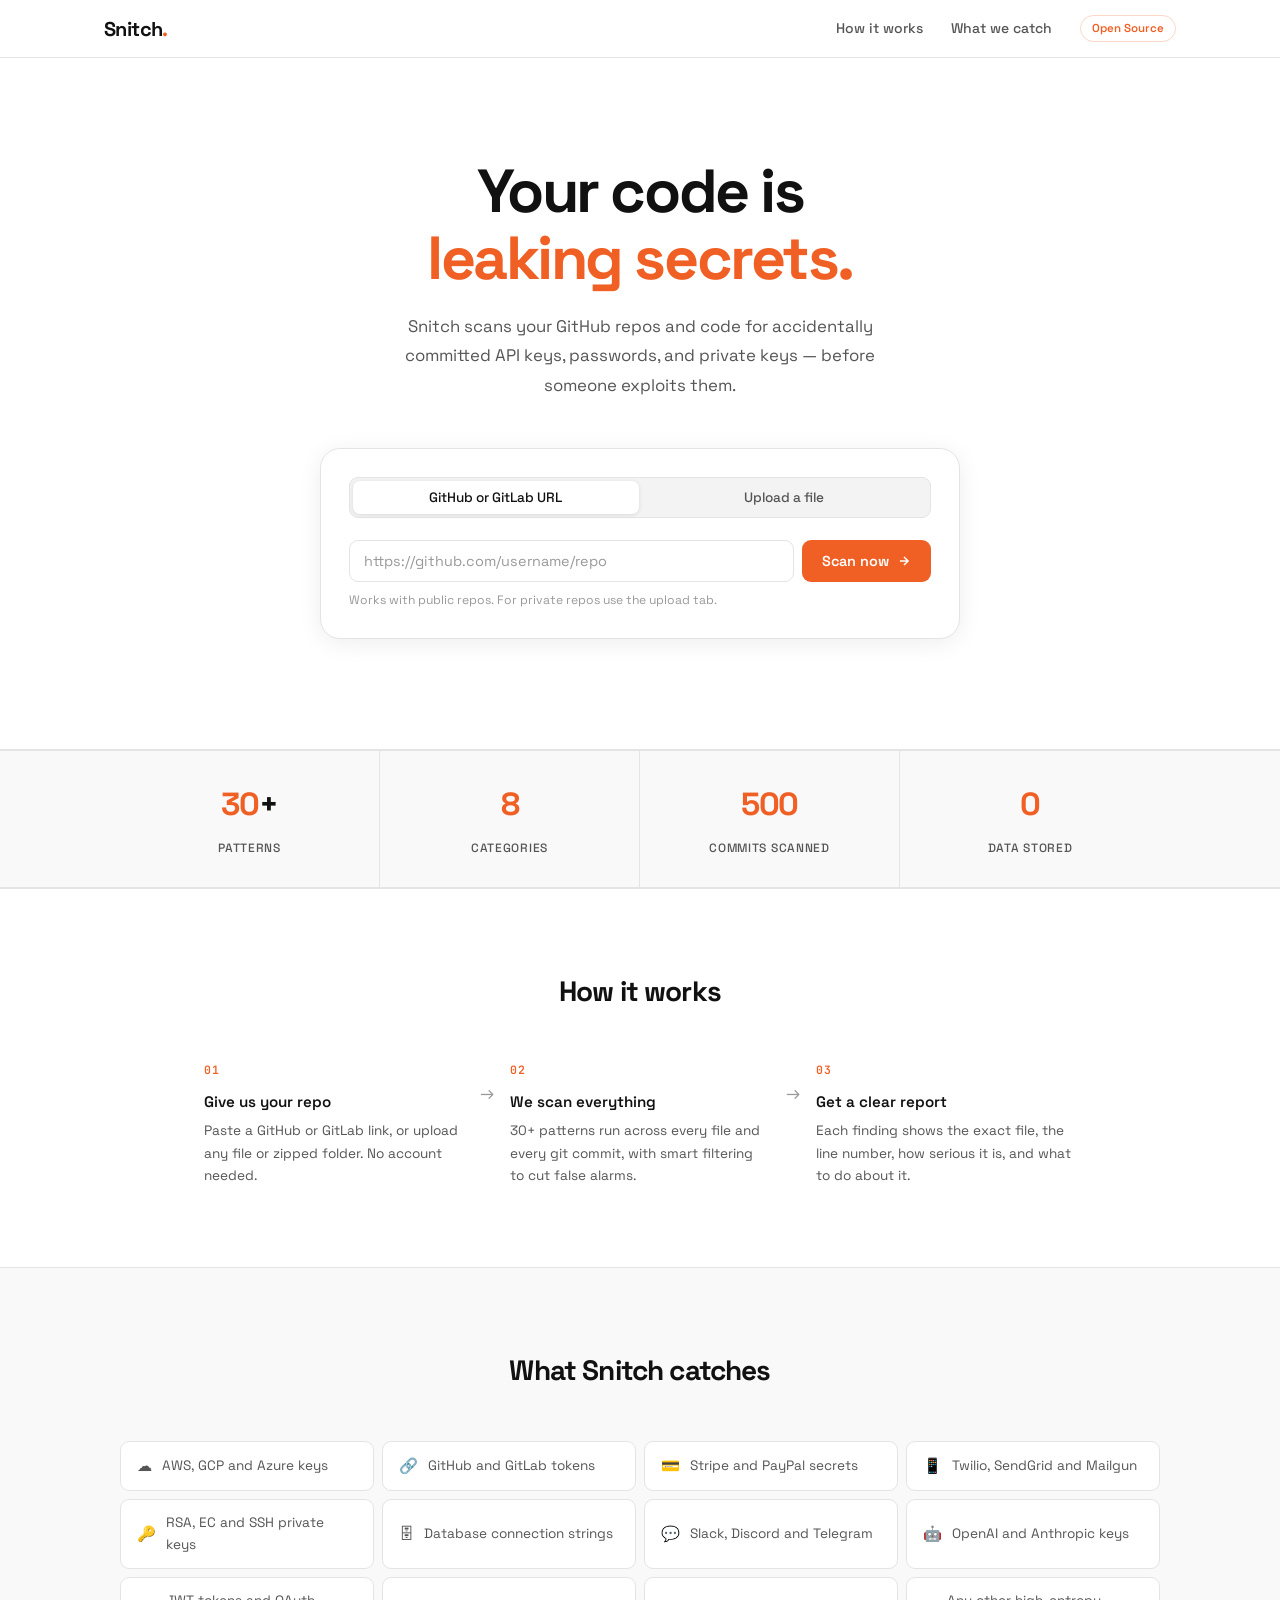
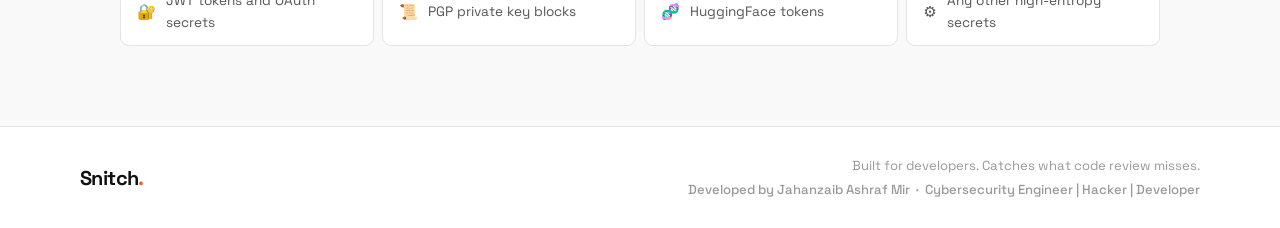
==== commit a2023806: "git push" ====
--- a/templates/index.html
+++ b/templates/index.html
@@ -24,9 +24,8 @@
 
 <section class="hero">
   <div class="hero-inner">
-    <div class="hero-eyebrow"><span class="eyebrow-dot"></span>Secret Detection Engine</div>
     <h1 class="hero-headline">Your code is<br/><span class="accent">leaking secrets.</span></h1>
-    <p class="hero-sub">Snitch scans your GitHub repos and code for accidentally committed API keys, passwords, and private keys before someone exploits them.</p>
+    <p class="hero-sub">Snitch scans your GitHub repos and code for accidentally committed API keys, passwords, and private keys — before someone exploits them.</p>
 
     <div class="scan-card">
       <div class="tab-row">
@@ -36,7 +35,9 @@
 
       <div id="panel-url" class="panel active">
         <div class="input-row">
-          <input type="text" id="repo-url" class="text-input" placeholder="https://github.com/username/repo" autocomplete="off" spellcheck="false"/>
+          <input type="text" id="repo-url" class="text-input"
+                 placeholder="https://github.com/username/repo"
+                 autocomplete="off" spellcheck="false"/>
           <button class="btn-primary" onclick="startUrlScan()">
             Scan now
             <svg width="14" height="14" viewBox="0 0 24 24" fill="none" stroke="currentColor" stroke-width="2.5"><path d="M5 12h14M12 5l7 7-7 7"/></svg>
@@ -48,14 +49,18 @@
       <div id="panel-upload" class="panel">
         <div class="drop-zone" id="drop-zone"
              onclick="document.getElementById('file-input').click()"
-             ondragover="handleDragOver(event)" ondrop="handleDrop(event)" ondragleave="handleDragLeave(event)">
+             ondragover="handleDragOver(event)"
+             ondrop="handleDrop(event)"
+             ondragleave="handleDragLeave(event)">
           <div class="drop-icon">
             <svg width="26" height="26" viewBox="0 0 24 24" fill="none" stroke="currentColor" stroke-width="1.5">
-              <path d="M21 15v4a2 2 0 01-2 2H5a2 2 0 01-2-2v-4"/><polyline points="17 8 12 3 7 8"/><line x1="12" y1="3" x2="12" y2="15"/>
+              <path d="M21 15v4a2 2 0 01-2 2H5a2 2 0 01-2-2v-4"/>
+              <polyline points="17 8 12 3 7 8"/>
+              <line x1="12" y1="3" x2="12" y2="15"/>
             </svg>
           </div>
           <p class="drop-text">Drop any file here or click to browse</p>
-          <p class="drop-hint">ZIP, folders zipped, .py .js .c .txt .env and more. Max 50 MB.</p>
+          <p class="drop-hint">ZIP, .py, .js, .env, .txt and more — Max 50 MB</p>
         </div>
         <input type="file" id="file-input" style="display:none" onchange="handleFileSelect(event)"/>
         <div id="file-selected" class="file-selected hidden"></div>
@@ -92,7 +97,7 @@
       <div class="step">
         <div class="step-num">02</div>
         <h3>We scan everything</h3>
-        <p>30 plus patterns run across every file and every git commit, with smart filtering to cut false alarms.</p>
+        <p>30+ patterns run across every file and every git commit, with smart filtering to cut false alarms.</p>
       </div>
       <div class="step-arrow">→</div>
       <div class="step">
@@ -109,17 +114,17 @@
     <h2 class="section-title">What Snitch catches</h2>
     <div class="coverage-grid">
       <div class="coverage-item"><span class="cov-icon">☁</span>AWS, GCP and Azure keys</div>
-      <div class="coverage-item"><span class="cov-icon">🐙</span>GitHub and GitLab tokens</div>
+      <div class="coverage-item"><span class="cov-icon">🔗</span>GitHub and GitLab tokens</div>
       <div class="coverage-item"><span class="cov-icon">💳</span>Stripe and PayPal secrets</div>
       <div class="coverage-item"><span class="cov-icon">📱</span>Twilio, SendGrid and Mailgun</div>
       <div class="coverage-item"><span class="cov-icon">🔑</span>RSA, EC and SSH private keys</div>
-      <div class="coverage-item"><span class="cov-icon">🗃</span>Database connection strings</div>
+      <div class="coverage-item"><span class="cov-icon">🗄</span>Database connection strings</div>
       <div class="coverage-item"><span class="cov-icon">💬</span>Slack, Discord and Telegram</div>
       <div class="coverage-item"><span class="cov-icon">🤖</span>OpenAI and Anthropic keys</div>
       <div class="coverage-item"><span class="cov-icon">🔐</span>JWT tokens and OAuth secrets</div>
       <div class="coverage-item"><span class="cov-icon">📜</span>PGP private key blocks</div>
       <div class="coverage-item"><span class="cov-icon">🧬</span>HuggingFace tokens</div>
-      <div class="coverage-item"><span class="cov-icon">⚙</span>Any other high entropy secrets</div>
+      <div class="coverage-item"><span class="cov-icon">⚙</span>Any other high-entropy secrets</div>
     </div>
   </div>
 </section>
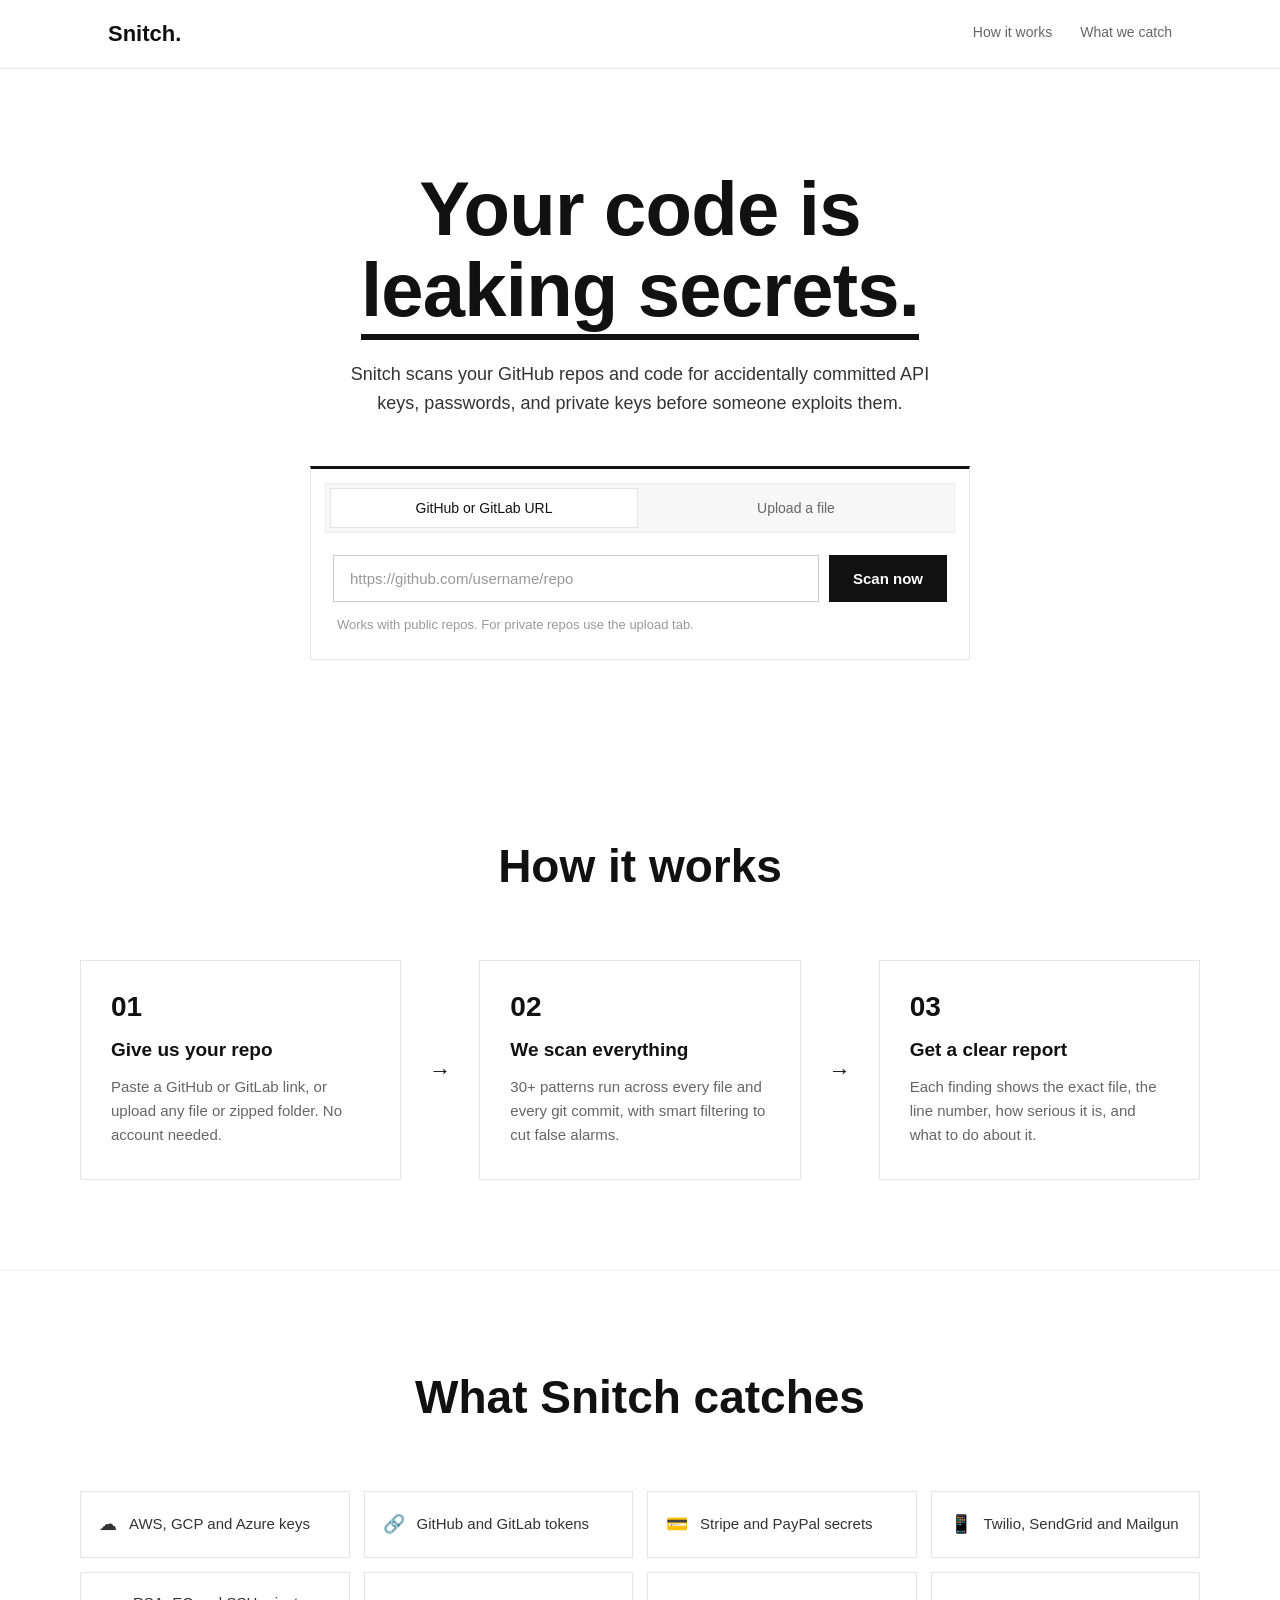
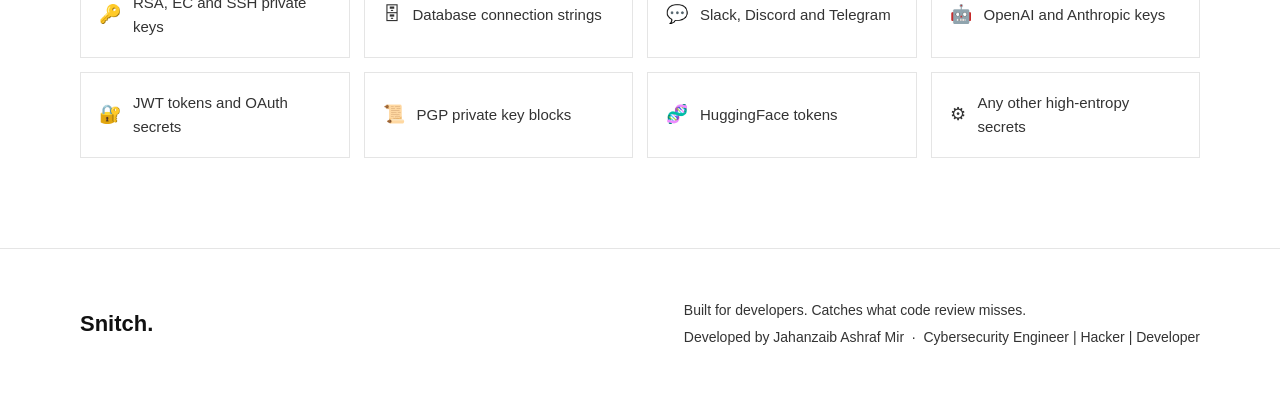
==== commit 67cfb5d2: "git push" ====
--- a/templates/index.html
+++ b/templates/index.html
@@ -2,11 +2,10 @@
 <html lang="en">
 <head>
   <meta charset="UTF-8"/>
-  <meta name="viewport" content="width=device-width,initial-scale=1.0"/>
-  <title>Snitch | Secret Leak Scanner</title>
+  <meta name="viewport" content="width=device-width, initial-scale=1.0"/>
+  <title>Snitch — Secret Leak Scanner</title>
+  <meta name="description" content="Snitch scans repositories and code for accidentally committed API keys, passwords, tokens and private keys."/>
   <link rel="icon" href="data:image/svg+xml,<svg xmlns='http://www.w3.org/2000/svg' viewBox='0 0 100 100'><text y='.9em' font-size='90'>🔍</text></svg>"/>
-  <link rel="preconnect" href="https://fonts.googleapis.com"/>
-  <link href="https://fonts.googleapis.com/css2?family=Space+Grotesk:wght@400;500;600;700&family=JetBrains+Mono:wght@400;500&display=swap" rel="stylesheet"/>
   <link rel="stylesheet" href="/static/css/main.css"/>
 </head>
 <body>
@@ -17,7 +16,6 @@
     <div class="nav-links">
       <a href="#how">How it works</a>
       <a href="#coverage">What we catch</a>
-      <span class="nav-badge">Open Source</span>
     </div>
   </div>
 </nav>
@@ -25,7 +23,7 @@
 <section class="hero">
   <div class="hero-inner">
     <h1 class="hero-headline">Your code is<br/><span class="accent">leaking secrets.</span></h1>
-    <p class="hero-sub">Snitch scans your GitHub repos and code for accidentally committed API keys, passwords, and private keys — before someone exploits them.</p>
+    <p class="hero-sub">Snitch scans your GitHub repos and code for accidentally committed API keys, passwords, and private keys before someone exploits them.</p>
 
     <div class="scan-card">
       <div class="tab-row">
@@ -38,10 +36,7 @@
           <input type="text" id="repo-url" class="text-input"
                  placeholder="https://github.com/username/repo"
                  autocomplete="off" spellcheck="false"/>
-          <button class="btn-primary" onclick="startUrlScan()">
-            Scan now
-            <svg width="14" height="14" viewBox="0 0 24 24" fill="none" stroke="currentColor" stroke-width="2.5"><path d="M5 12h14M12 5l7 7-7 7"/></svg>
-          </button>
+          <button class="btn-primary" onclick="startUrlScan()">Scan now</button>
         </div>
         <p class="input-hint">Works with public repos. For private repos use the upload tab.</p>
       </div>
@@ -64,25 +59,19 @@
         </div>
         <input type="file" id="file-input" style="display:none" onchange="handleFileSelect(event)"/>
         <div id="file-selected" class="file-selected hidden"></div>
-        <button class="btn-primary btn-full" id="upload-btn" onclick="startUploadScan()" disabled>
-          Scan this file
-          <svg width="14" height="14" viewBox="0 0 24 24" fill="none" stroke="currentColor" stroke-width="2.5"><path d="M5 12h14M12 5l7 7-7 7"/></svg>
-        </button>
+        <button class="btn-primary btn-full" id="upload-btn" onclick="startUploadScan()" disabled>Scan this file</button>
       </div>
 
       <div id="scan-error" class="scan-error hidden"></div>
     </div>
+
+    <div id="recent-scans" class="recent-scans hidden">
+      <div class="recent-label">Recent scans</div>
+      <div class="recent-list" id="recent-list"></div>
+      <button class="recent-clear" onclick="clearRecentScans()">Clear history</button>
+    </div>
   </div>
 </section>
-
-<div class="stats-band">
-  <div class="stats-band-inner">
-    <div class="band-stat"><span class="band-num"><span>30</span>+</span><span class="band-label">Patterns</span></div>
-    <div class="band-stat"><span class="band-num"><span>8</span></span><span class="band-label">Categories</span></div>
-    <div class="band-stat"><span class="band-num"><span>500</span></span><span class="band-label">Commits scanned</span></div>
-    <div class="band-stat"><span class="band-num"><span>0</span></span><span class="band-label">Data stored</span></div>
-  </div>
-</div>
 
 <section class="section" id="how">
   <div class="section-inner">
@@ -144,6 +133,7 @@
     <div class="overlay-logo">Snitch<span class="logo-dot">.</span></div>
     <div class="spinner"></div>
     <div class="overlay-stage" id="overlay-stage">Starting scan...</div>
+    <div class="overlay-msg hidden" id="overlay-msg"></div>
     <div class="progress-track"><div class="progress-fill" id="progress-fill" style="width:0%"></div></div>
     <div class="overlay-pct" id="overlay-pct">0%</div>
   </div>
@@ -151,4 +141,4 @@
 
 <script src="/static/js/main.js"></script>
 </body>
-</html>
+</html>
--- a/static/css/main.css
+++ b/static/css/main.css
@@ -1,133 +1,240 @@
-/* Snitch Design System — Light Theme */
+/* ══════════════════════════════════════════════════════════════
+   Snitch — Design System
+   Pure white · black text · gray hierarchy. Plain fonts. No color.
+   ══════════════════════════════════════════════════════════════ */
+
 :root {
-  --bg:           #ffffff;
-  --surface:      #f9f9f9;
-  --surface2:     #f3f3f3;
-  --surface3:     #eeeeee;
-  --border:       #e4e4e4;
-  --border-soft:  #efefef;
-  --orange:       #f06025;
-  --orange-dim:   #c44d1a;
-  --orange-glow:  rgba(240,96,37,0.08);
-  --orange-border:rgba(240,96,37,0.25);
-  --text:         #111111;
-  --text-muted:   #555555;
-  --text-dim:     #999999;
-  --green:        #16a34a;
-  --red:          #dc2626;
-  --yellow:       #d97706;
-  --blue:         #2563eb;
-  --font:         'Space Grotesk', system-ui, sans-serif;
-  --mono:         'JetBrains Mono', 'Fira Code', monospace;
-  --r-sm: 5px; --r-md: 9px; --r-lg: 14px; --r-xl: 20px;
-  --ease: cubic-bezier(0.4,0,0.2,1);
-}
-*,*::before,*::after{box-sizing:border-box;margin:0;padding:0}
-html{scroll-behavior:smooth}
-body{background:var(--bg);color:var(--text);font-family:var(--font);font-size:15px;line-height:1.6;-webkit-font-smoothing:antialiased}
-a{color:inherit;text-decoration:none}
-code{font-family:var(--mono);font-size:.875em}
-button{cursor:pointer;font-family:var(--font)}
-
-/* Nav */
-.nav{position:sticky;top:0;z-index:100;background:rgba(255,255,255,0.95);backdrop-filter:blur(12px);border-bottom:1px solid var(--border);height:58px}
-.nav-inner{max-width:1120px;margin:0 auto;padding:0 24px;height:100%;display:flex;align-items:center;justify-content:space-between}
-.logo{font-size:1.25rem;font-weight:700;letter-spacing:-.03em;color:var(--text)}
-.logo-dot{color:var(--orange)}
-.nav-links{display:flex;align-items:center;gap:28px}
-.nav-links a{color:var(--text-muted);font-size:.875rem;font-weight:500;transition:color .15s}
-.nav-links a:hover{color:var(--text)}
-.nav-badge{font-size:.72rem;font-weight:600;color:var(--orange);border:1px solid var(--orange-border);border-radius:20px;padding:3px 11px}
-
-/* Hero */
-.hero{padding:100px 24px 110px;text-align:center;background:var(--bg);border-bottom:1px solid var(--border)}
-.hero-inner{max-width:740px;margin:0 auto}
-.hero-eyebrow{display:inline-flex;align-items:center;gap:8px;font-size:.72rem;font-weight:600;letter-spacing:.09em;text-transform:uppercase;color:var(--orange);border:1px solid var(--orange-border);background:var(--orange-glow);border-radius:20px;padding:4px 14px;margin-bottom:28px}
-.eyebrow-dot{width:6px;height:6px;border-radius:50%;background:var(--orange);animation:pulse 2s ease-in-out infinite}
-@keyframes pulse{0%,100%{opacity:1;transform:scale(1)}50%{opacity:.45;transform:scale(.8)}}
-.hero-headline{font-size:clamp(2.4rem,6vw,3.8rem);font-weight:700;line-height:1.1;letter-spacing:-.04em;color:var(--text);margin-bottom:20px}
-.accent{color:var(--orange)}
-.hero-sub{font-size:1.05rem;color:var(--text-muted);max-width:500px;margin:0 auto 48px;line-height:1.75}
-.hero-grid{display:none}
-
-/* Scan card */
-.scan-card{background:var(--bg);border:1px solid var(--border);border-radius:var(--r-xl);padding:28px;text-align:left;max-width:640px;margin:0 auto;box-shadow:0 4px 24px rgba(0,0,0,0.07)}
-.tab-row{display:flex;gap:3px;margin-bottom:22px;background:var(--surface2);border-radius:var(--r-md);padding:3px;border:1px solid var(--border)}
-.tab{flex:1;background:none;border:none;color:var(--text-muted);font-size:.85rem;font-weight:500;padding:8px 14px;border-radius:7px;transition:all .14s var(--ease)}
-.tab.active{background:var(--bg);color:var(--text);box-shadow:0 1px 4px rgba(0,0,0,.1)}
-.tab:hover:not(.active){color:var(--text)}
-.panel{display:none}.panel.active{display:block}
-.input-row{display:flex;gap:8px}
-.text-input{flex:1;background:#fff;border:1.5px solid var(--border);border-radius:var(--r-md);color:#111111;font-family:var(--font);font-size:.9rem;padding:11px 14px;outline:none;transition:border-color .15s}
-.text-input::placeholder{color:var(--text-dim)}
-.text-input:focus{border-color:var(--orange)}
-.input-hint{font-size:.76rem;color:var(--text-dim);margin-top:9px}
-
-/* Drop zone */
-.drop-zone{border:1.5px dashed var(--border);border-radius:var(--r-md);padding:36px 24px;text-align:center;transition:all .16s var(--ease);margin-bottom:14px;background:var(--surface)}
-.drop-zone:hover,.drop-zone.drag-over{border-color:var(--orange);background:var(--orange-glow);cursor:pointer}
-.drop-icon{color:var(--text-dim);margin-bottom:12px}
-.drop-text{font-size:.9rem;color:var(--text-muted);margin-bottom:4px}
-.drop-hint{font-size:.76rem;color:var(--text-dim)}
-.file-selected{background:var(--surface);border:1px solid rgba(22,163,74,.3);border-radius:var(--r-md);padding:9px 14px;font-size:.82rem;color:var(--green);font-family:var(--mono);margin-bottom:12px}
-
-/* Buttons */
-.btn-primary{background:var(--orange);color:#fff;border:none;border-radius:var(--r-md);font-size:.9rem;font-weight:600;padding:11px 20px;display:inline-flex;align-items:center;gap:8px;transition:background .14s,transform .1s;white-space:nowrap}
-.btn-primary:hover{background:var(--orange-dim)}
-.btn-primary:active{transform:scale(.98)}
-.btn-primary:disabled{background:var(--surface3);color:var(--text-dim);cursor:not-allowed}
-.btn-full{width:100%;justify-content:center}
-.btn-outline{background:none;border:1px solid var(--border);color:var(--text);border-radius:var(--r-md);font-size:.85rem;font-weight:500;padding:8px 16px;transition:border-color .14s,color .14s}
-.btn-outline:hover{border-color:var(--orange);color:var(--orange)}
-.scan-error{margin-top:12px;padding:10px 14px;background:rgba(220,38,38,.06);border:1px solid rgba(220,38,38,.2);border-radius:var(--r-md);font-size:.84rem;color:var(--red)}
-
-/* Stats band */
-.stats-band{background:var(--surface);border-top:1px solid var(--border);border-bottom:1px solid var(--border);padding:0}
-.stats-band-inner{max-width:1040px;margin:0 auto;display:grid;grid-template-columns:repeat(4,1fr)}
-.band-stat{padding:28px 24px;text-align:center;border-right:1px solid var(--border)}
-.band-stat:last-child{border-right:none}
-.band-num{font-size:2rem;font-weight:700;letter-spacing:-.04em;color:var(--text);display:block;margin-bottom:4px}
-.band-num span{color:var(--orange)}
-.band-label{font-size:.75rem;color:var(--text-muted);text-transform:uppercase;letter-spacing:.06em;font-weight:500}
-
-/* Sections */
-.section{padding:80px 24px;border-top:1px solid var(--border)}
-.section-alt{background:var(--surface)}
-.section-inner{max-width:1040px;margin:0 auto}
-.section-title{font-size:1.75rem;font-weight:700;letter-spacing:-.03em;color:var(--text);margin-bottom:48px;text-align:center}
-
-/* Steps */
-.steps{display:flex;align-items:flex-start;gap:16px;flex-wrap:wrap;justify-content:center}
-.step{flex:1;min-width:200px;max-width:260px}
-.step-num{font-family:var(--mono);font-size:.72rem;color:var(--orange);font-weight:600;margin-bottom:10px;letter-spacing:.06em}
-.step h3{font-size:.95rem;font-weight:600;color:var(--text);margin-bottom:6px}
-.step p{font-size:.85rem;color:var(--text-muted);line-height:1.65}
-.step-arrow{font-size:1.1rem;color:var(--text-dim);margin-top:18px;flex-shrink:0}
-
-/* Coverage grid */
-.coverage-grid{display:grid;grid-template-columns:repeat(auto-fill,minmax(210px,1fr));gap:8px}
-.coverage-item{background:var(--bg);border:1px solid var(--border);border-radius:var(--r-md);padding:12px 16px;font-size:.85rem;color:var(--text-muted);display:flex;align-items:center;gap:10px;transition:border-color .14s,color .14s}
-.coverage-item:hover{border-color:var(--orange-border);color:var(--text)}
-.cov-icon{font-size:.95rem;flex-shrink:0}
-
-/* Footer */
-.footer{border-top:1px solid var(--border);padding:28px 24px}
-.footer-inner{max-width:1120px;margin:0 auto;display:flex;align-items:center;justify-content:space-between;flex-wrap:wrap;gap:12px}
-.footer p{font-size:.82rem;color:var(--text-dim)}
-
-/* Scanning overlay */
-.overlay{position:fixed;inset:0;z-index:200;background:rgba(255,255,255,.96);display:flex;align-items:center;justify-content:center;backdrop-filter:blur(8px)}
-.overlay-card{background:var(--bg);border:1px solid var(--border);border-radius:var(--r-xl);padding:52px 44px;text-align:center;width:400px;max-width:92vw;box-shadow:0 8px 40px rgba(0,0,0,.1)}
-.overlay-logo{font-size:1.4rem;font-weight:700;color:var(--text);letter-spacing:-.03em;margin-bottom:36px}
-.spinner{width:34px;height:34px;border:2px solid var(--border);border-top-color:var(--orange);border-radius:50%;animation:spin .75s linear infinite;margin:0 auto 24px}
-@keyframes spin{to{transform:rotate(360deg)}}
-.overlay-stage{font-size:.82rem;color:var(--text-muted);margin-bottom:22px;min-height:18px;font-family:var(--mono);white-space:nowrap;overflow:hidden;text-overflow:ellipsis;max-width:320px;margin-left:auto;margin-right:auto}
-.progress-track{height:2px;background:var(--border);border-radius:2px;overflow:hidden;margin-bottom:10px}
-.progress-fill{height:100%;background:var(--orange);border-radius:2px;transition:width .35s var(--ease)}
-.overlay-pct{font-family:var(--mono);font-size:.76rem;color:var(--text-dim)}
-
-.hidden{display:none!important}
-
-/* Footer author */
-.footer-credit{display:flex;flex-direction:column;gap:3px;text-align:right}
-.footer-author{font-size:.82rem;color:var(--text-muted);font-weight:500}
+  --bg:        #FFFFFF;
+  --inset:     #F7F7F7;
+
+  --ink:      #111111;
+  --ink-soft: #333333;
+  --muted:    #666666;
+  --faint:    #999999;
+
+  --hairline:      #E5E5E5;
+  --hairline-soft: #EEEEEE;
+
+  --font: Arial, 'Segoe UI', 'Helvetica Neue', Helvetica, sans-serif;
+  --mono: Consolas, 'Courier New', monospace;
+
+  --maxw: 1120px;
+}
+
+* { margin: 0; padding: 0; box-sizing: border-box; }
+
+body {
+  background: var(--bg);
+  color: var(--ink);
+  font-family: var(--font);
+  font-size: 16px;
+  line-height: 1.6;
+  min-height: 100vh;
+  -webkit-font-smoothing: antialiased;
+}
+
+::selection { background: #EFEFEF; color: var(--ink); }
+
+::-webkit-scrollbar { width: 10px; height: 10px; }
+::-webkit-scrollbar-thumb { background: #D9D9D9; border: 3px solid var(--bg); }
+::-webkit-scrollbar-track { background: transparent; }
+
+a { color: inherit; text-decoration: none; }
+button { font-family: inherit; cursor: pointer; border: none; background: none; color: inherit; }
+input { font-family: inherit; }
+
+.hidden { display: none !important; }
+
+:focus-visible { outline: 2px solid var(--ink); outline-offset: 2px; }
+.text-input:focus-visible, .filter-search:focus-visible { outline: none; }
+
+/* ── Nav ─────────────────────────────────────────────── */
+
+.nav { position: sticky; top: 0; z-index: 50; background: #FFFFFF; border-bottom: 1px solid var(--hairline); }
+.nav-inner {
+  max-width: var(--maxw); margin: 0 auto; padding: 0 28px;
+  height: 68px; display: flex; align-items: center; justify-content: space-between;
+}
+.logo { font-weight: 700; font-size: 22px; color: var(--ink); }
+.logo-dot { color: var(--ink); }
+.nav-links { display: flex; align-items: center; gap: 28px; font-size: 14px; color: var(--muted); }
+.nav-links a { border-bottom: 1px solid transparent; padding-bottom: 2px; }
+.nav-links a:hover { color: var(--ink); border-bottom-color: var(--ink); }
+
+/* ── Hero ────────────────────────────────────────────── */
+
+.hero { padding: 100px 28px 80px; }
+.hero-inner { max-width: 760px; margin: 0 auto; text-align: center; }
+.hero-headline { font-size: clamp(44px, 7vw, 76px); font-weight: 700; line-height: 1.06; letter-spacing: -.01em; color: var(--ink); }
+.accent { color: var(--ink); border-bottom: 6px solid var(--ink); padding-bottom: 2px; }
+.hero-sub { margin: 30px auto 0; max-width: 580px; color: var(--ink-soft); font-size: 18px; }
+
+/* ── Scan card ───────────────────────────────────────── */
+
+.scan-card {
+  margin: 48px auto 0; max-width: 660px; text-align: left;
+  background: #FFFFFF; border: 1px solid var(--hairline);
+  border-top: 3px solid var(--ink); padding: 14px;
+}
+.tab-row {
+  display: grid; grid-template-columns: 1fr 1fr; gap: 4px;
+  background: var(--inset); border: 1px solid var(--hairline-soft);
+  padding: 4px; margin-bottom: 16px;
+}
+.tab { padding: 11px 12px; font-size: 14px; font-weight: 500; color: var(--muted); }
+.tab:hover { color: var(--ink); }
+.tab.active { background: #FFFFFF; color: var(--ink); border: 1px solid var(--hairline); }
+.panel { display: none; padding: 6px 8px 10px; }
+.panel.active { display: block; }
+
+.input-row { display: flex; gap: 10px; }
+.text-input {
+  flex: 1; min-width: 0; background: #FFFFFF;
+  border: 1px solid #CCCCCC; padding: 14px 16px;
+  color: var(--ink); font-size: 15px; outline: none;
+}
+.text-input::placeholder { color: var(--faint); }
+.text-input:focus { border-color: var(--ink); }
+
+.btn-primary {
+  display: inline-flex; align-items: center; gap: 9px;
+  background: var(--ink); color: #FFFFFF;
+  font-weight: 700; font-size: 15px;
+  padding: 14px 24px; white-space: nowrap;
+}
+.btn-primary:hover { background: #333333; }
+.btn-primary:disabled { opacity: .35; cursor: not-allowed; }
+.btn-full { width: 100%; margin-top: 12px; justify-content: center; }
+
+.input-hint { margin: 13px 4px 0; font-size: 13px; color: var(--faint); }
+
+.drop-zone {
+  border: 1.5px dashed #BBBBBB; padding: 40px 20px;
+  text-align: center; cursor: pointer; background: #FFFFFF;
+}
+.drop-zone:hover, .drop-zone.drag { border-color: var(--ink); background: var(--inset); }
+.drop-icon { color: var(--ink); margin-bottom: 12px; }
+.drop-text { font-size: 15px; font-weight: 500; color: var(--ink); }
+.drop-hint { font-size: 13px; color: var(--faint); margin-top: 4px; }
+
+.file-selected {
+  margin-top: 14px; display: flex; align-items: center; gap: 12px;
+  background: #FFFFFF; border: 1px solid var(--hairline); padding: 12px 14px;
+}
+.file-selected > svg { color: var(--ink); flex-shrink: 0; }
+.fs-info { min-width: 0; flex: 1; }
+.fs-name { font-family: var(--mono); font-size: 13px; color: var(--ink); white-space: nowrap; overflow: hidden; text-overflow: ellipsis; }
+.fs-size { font-size: 11.5px; color: var(--faint); }
+.fs-remove { margin-left: auto; color: var(--faint); font-size: 14px; padding: 4px 8px; }
+.fs-remove:hover { color: var(--ink); background: var(--inset); }
+
+.scan-error {
+  margin-top: 14px; background: #FFFFFF;
+  border: 2px solid var(--ink); color: var(--ink);
+  padding: 12px 14px; font-size: 14px;
+}
+
+/* ── Recent scans ────────────────────────────────────── */
+
+.recent-scans { margin-top: 34px; }
+.recent-label {
+  font-size: 11px; font-weight: 700; letter-spacing: .14em;
+  text-transform: uppercase; color: var(--faint); margin-bottom: 12px;
+}
+.recent-list { display: flex; flex-wrap: wrap; gap: 8px; justify-content: center; }
+.recent-chip {
+  display: inline-flex; align-items: center; gap: 10px;
+  background: #FFFFFF; border: 1px solid #DDDDDD;
+  padding: 8px 14px; font-size: 13px; text-align: left;
+}
+.recent-chip:hover { border-color: var(--ink); }
+.rc-label {
+  max-width: 220px; white-space: nowrap; overflow: hidden;
+  text-overflow: ellipsis; color: var(--ink);
+}
+.rc-date { font-size: 11px; color: var(--faint); white-space: nowrap; }
+.recent-clear {
+  margin-top: 12px; font-size: 12px; color: var(--faint);
+  text-decoration: underline;
+}
+.recent-clear:hover { color: var(--ink); }
+
+/* ── Sections ────────────────────────────────────────── */
+
+.section { padding: 90px 28px; }
+.section-alt { background: #FFFFFF; border-top: 1px solid var(--hairline-soft); }
+.section-inner { max-width: var(--maxw); margin: 0 auto; }
+.section-title {
+  font-size: clamp(32px, 4.5vw, 46px); font-weight: 700;
+  text-align: center; margin-bottom: 56px; color: var(--ink);
+}
+.steps { display: grid; grid-template-columns: 1fr auto 1fr auto 1fr; gap: 28px; align-items: stretch; }
+.step { background: #FFFFFF; border: 1px solid var(--hairline); padding: 32px 30px; }
+.step-num { font-size: 28px; font-weight: 700; color: var(--ink); margin-bottom: 14px; line-height: 1; }
+.step h3 { font-size: 19px; margin-bottom: 10px; font-weight: 700; }
+.step p { color: var(--muted); font-size: 15px; }
+.step-arrow { align-self: center; color: var(--ink); font-size: 22px; }
+
+/* ── Coverage grid ───────────────────────────────────── */
+
+.coverage-grid { display: grid; grid-template-columns: repeat(4, 1fr); gap: 14px; }
+.coverage-item {
+  display: flex; align-items: center; gap: 12px;
+  border: 1px solid var(--hairline); background: #FFFFFF;
+  padding: 18px; font-size: 15px; color: var(--ink-soft);
+}
+.cov-icon { font-size: 18px; }
+
+/* ── Footer ──────────────────────────────────────────── */
+
+.footer { border-top: 1px solid var(--hairline); background: #FFFFFF; padding: 50px 28px; }
+.footer-inner {
+  max-width: var(--maxw); margin: 0 auto;
+  display: flex; align-items: center; justify-content: space-between; gap: 24px; flex-wrap: wrap;
+}
+.footer .logo { color: var(--ink); }
+.footer-credit p { font-size: 14px; color: var(--ink-soft); }
+.footer-author { font-size: 13px; color: var(--faint); margin-top: 5px !important; }
+
+/* ── Scan overlay ────────────────────────────────────── */
+
+.overlay {
+  position: fixed; inset: 0; z-index: 100;
+  background: rgba(255, 255, 255, .95);
+  display: flex; align-items: center; justify-content: center; padding: 24px;
+}
+.overlay-card {
+  width: 100%; max-width: 430px; text-align: center;
+  background: #FFFFFF; border: 1px solid var(--hairline);
+  border-top: 3px solid var(--ink); padding: 40px 34px;
+}
+.overlay-logo { font-weight: 700; font-size: 21px; margin-bottom: 30px; }
+.spinner {
+  width: 32px; height: 32px; margin: 0 auto 24px; border-radius: 50%;
+  border: 3px solid var(--hairline); border-top-color: var(--ink);
+  animation: spin .9s linear infinite;
+}
+@keyframes spin { to { transform: rotate(360deg); } }
+.overlay-stage { font-size: 16px; font-weight: 500; min-height: 24px; }
+.overlay-msg {
+  font-size: 12.5px; color: var(--faint); margin-top: 7px; min-height: 18px;
+  font-family: var(--mono); overflow: hidden; text-overflow: ellipsis; white-space: nowrap;
+}
+.progress-track { height: 5px; background: var(--hairline-soft); margin-top: 24px; overflow: hidden; }
+.progress-track.slim { max-width: 300px; margin: 18px auto 0; }
+.progress-fill { height: 100%; width: 0%; background: var(--ink); transition: width .4s ease; }
+.overlay-pct { margin-top: 11px; font-family: var(--mono); font-size: 13px; color: var(--muted); }
+
+/* ── Responsive ──────────────────────────────────────── */
+
+@media (max-width: 960px) {
+  .coverage-grid { grid-template-columns: repeat(2, 1fr); }
+}
+@media (max-width: 860px) {
+  .steps { grid-template-columns: 1fr; }
+  .step-arrow { display: none; }
+  .nav-links { display: none; }
+  .input-row { flex-direction: column; }
+  .hero { padding: 64px 20px 56px; }
+  .section { padding: 64px 20px; }
+}
